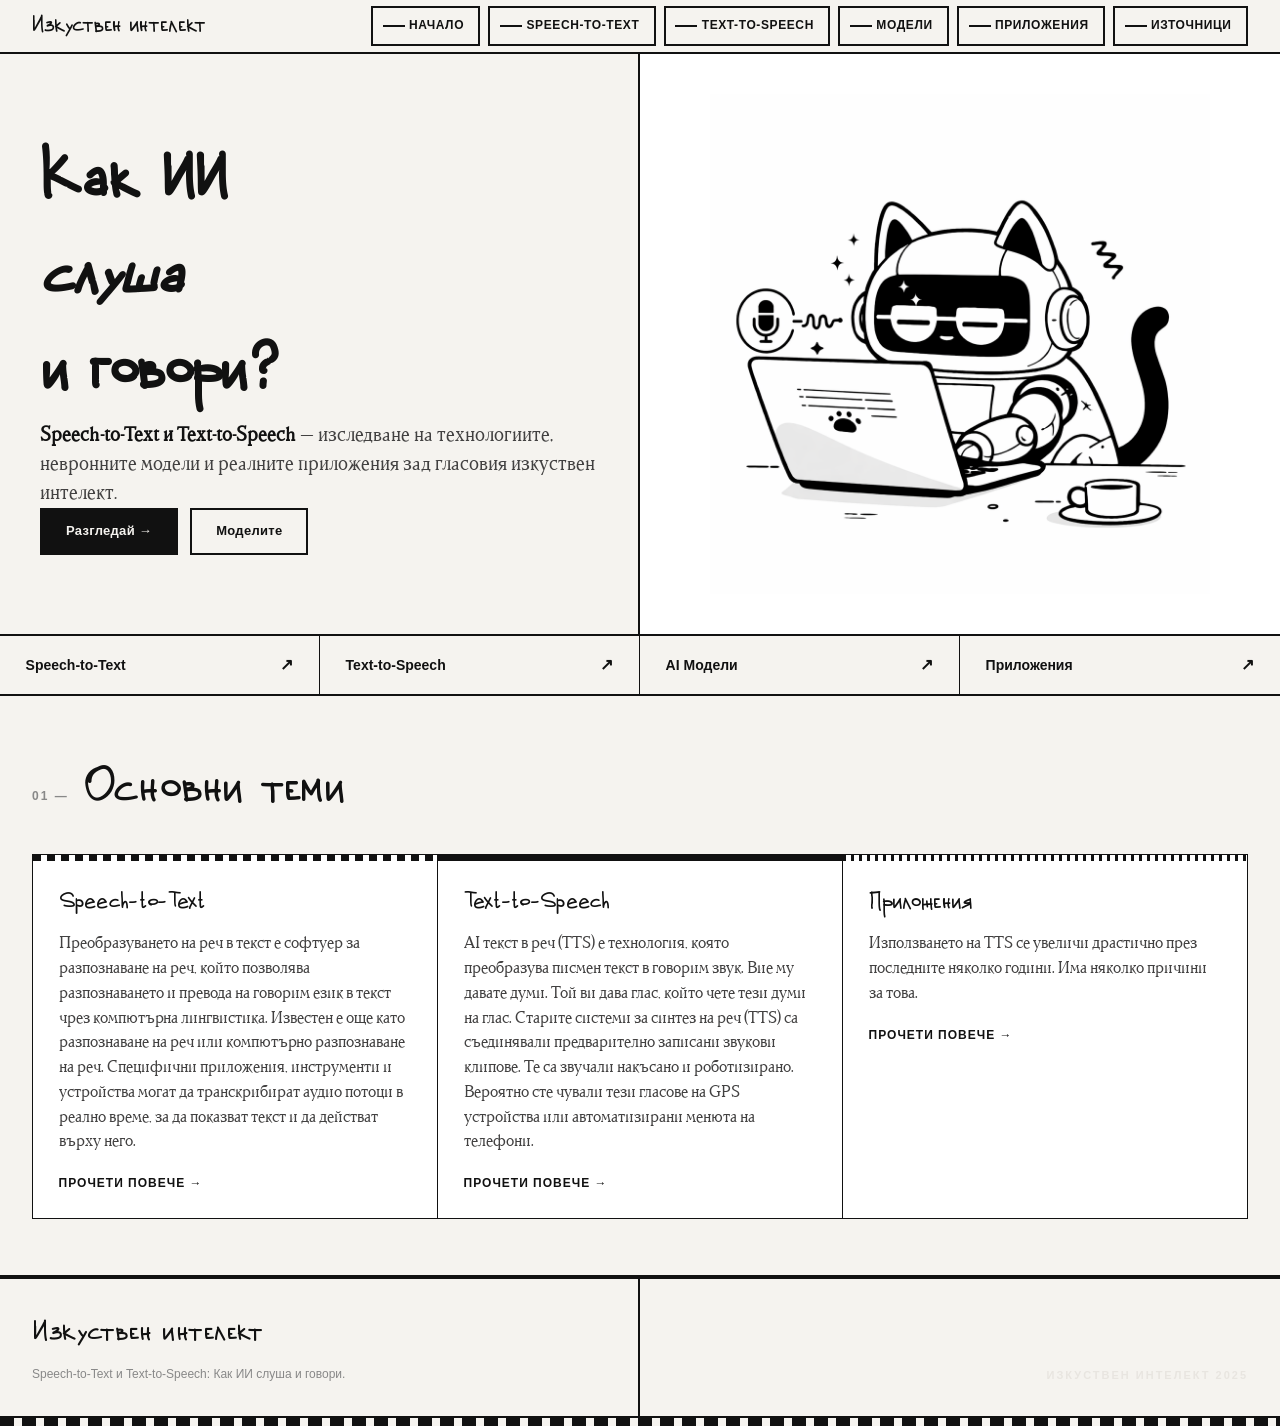
==== index.html @ 2b04aab6 "feat: change button style in all html files" ====
<!doctype html>
<html lang="bg">
  <head>
    <meta charset="UTF-8" />
    <meta name="viewport" content="width=device-width, initial-scale=1.0" />
    <title>Изкуствен интелект</title>
    <link rel="stylesheet" href="assets/style.css" />
  </head>
  <body>
    <nav class="navbar">
      <a href="index.html" class="navbar-logo">Изкуствен интелект</a>

      <ul class="navbar-links">
        <li>
          <a class="fancy" href="index.html"
            ><span class="text">Начало</span></a
          >
        </li>
        <li>
          <a class="fancy" href="stt.html"
            ><span class="text">Speech-to-Text</span></a
          >
        </li>
        <li>
          <a class="fancy" href="tts.html"
            ><span class="text">Text-to-Speech</span></a
          >
        </li>
        <li>
          <a class="fancy" href="models.html"
            ><span class="text">Модели</span></a
          >
        </li>
        <li>
          <a class="fancy" href="applications.html"
            ><span class="text">Приложения</span></a
          >
        </li>
        <li>
          <a class="fancy" href="sources.html"
            ><span class="text">Източници</span></a
          >
        </li>
      </ul>
    </nav>

    <section class="hero" id="home">
      <div class="hero-left">
        <h1 class="hero-title">
          Как ИИ<br />
          <em>слуша</em><br />
          и говори?
        </h1>
        <p class="hero-description">
          <strong>Speech-to-Text и Text-to-Speech</strong> — изследване на
          технологиите, невронните модели и реалните приложения зад гласовия
          изкуствен интелект.
        </p>
        <div class="hero-buttons">
          <a href="stt.html" class="btn btn-dark">Разгледай →</a>
          <a href="models.html" class="btn btn-outline">Моделите</a>
        </div>
      </div>

      <div class="hero-right">
        <div class="hero-illustration">
          <img src="assets/kitti.png" alt="Robot Cat" class="hero-img" />
        </div>
      </div>
    </section>

    <div class="quicklinks-section">
      <div class="quicklinks-grid">
        <a href="stt.html" class="quicklink-item"
          >Speech-to-Text <span class="arrow">↗</span></a
        >
        <a href="tts.html" class="quicklink-item"
          >Text-to-Speech <span class="arrow">↗</span></a
        >
        <a href="models.html" class="quicklink-item"
          >AI Модели <span class="arrow">↗</span></a
        >
        <a href="applications.html" class="quicklink-item"
          >Приложения <span class="arrow">↗</span></a
        >
      </div>
    </div>

    <section class="section" id="topics">
      <div class="section-header">
        <span class="section-number">01 —</span>
        <h2 class="section-title">Основни теми</h2>
      </div>
      <div class="topic-cards">
        <div class="topic-card">
          <div class="topic-card-bar topic-card-bar-stt"></div>
          <div class="topic-card-body">
            <h3 class="topic-name">Speech-to-Text</h3>
            <p class="topic-description">
              Преобразуването на реч в текст е софтуер за разпознаване на реч,
              който позволява разпознаването и превода на говорим език в текст
              чрез компютърна лингвистика. Известен е още като разпознаване на
              реч или компютърно разпознаване на реч. Специфични приложения,
              инструменти и устройства могат да транскрибират аудио потоци в
              реално време, за да показват текст и да действат върху него.
            </p>
            <a href="stt.html" class="topic-link">Прочети повече →</a>
          </div>
        </div>
        <div class="topic-card">
          <div class="topic-card-bar topic-card-bar-tts"></div>
          <div class="topic-card-body">
            <h3 class="topic-name">Text-to-Speech</h3>
            <p class="topic-description">
              AI текст в реч (TTS) е технология, която преобразува писмен текст
              в говорим звук. Вие му давате думи. Той ви дава глас, който чете
              тези думи на глас. Старите системи за синтез на реч (TTS) са
              съединявали предварително записани звукови клипове. Те са звучали
              накъсано и роботизирано. Вероятно сте чували тези гласове на GPS
              устройства или автоматизирани менюта на телефони.
            </p>
            <a href="tts.html" class="topic-link">Прочети повече →</a>
          </div>
        </div>
        <div class="topic-card topic-card-last">
          <div class="topic-card-bar topic-card-bar-apps"></div>
          <div class="topic-card-body">
            <h3 class="topic-name">Приложения</h3>
            <p class="topic-description">
              Използването на TTS се увеличи драстично през последните няколко
              години. Има няколко причини за това.
            </p>
            <a href="applications.html" class="topic-link">Прочети повече →</a>
          </div>
        </div>
      </div>
    </section>

    <footer class="footer">
      <div class="footer-left">
        <p class="footer-logo">Изкуствен интелект</p>
        <p class="footer-tagline">
          Speech-to-Text и Text-to-Speech: Как ИИ слуша и говори.<br />
        </p>
      </div>
      <div class="footer-right">
        <p class="footer-credit">Изкуствен интелект 2025</p>
      </div>
      <div class="footer-stripe"></div>
    </footer>
  </body>
</html>
---- assets/style.css ----
@font-face {
    font-family: 'Tarbarsam';
    src: url('tarbarsam.ttf') format('truetype');
    font-weight: normal;
    font-style: normal;
}

@font-face {
    font-family: 'Noteworthy';
    src: url('noteworthy.ttf') format('truetype');
    font-weight: normal;
    font-style: normal;
}

@font-face{
    font-family:'Italian';
    src:url('italian.ttf') format('truetype');
    font-weight: normal;
    font-style:normal;
}



@import url('https://fonts.googleapis.com/css2?family=DM+Sans:ital,opsz,wght@0,9..40,400;0,9..40,500;0,9..40,700;1,9..40,400&display=swap');


*, *::before, *::after {
    box-sizing: border-box;
    margin: 0;
    padding: 0;
}

:root {
    --black: #111111;
    --white: #ffffff;
    --cream: #f5f3ef;
    --gray-light: #e8e5e0;
    --gray-mid: #bbbbbb;
    --gray-text: #424141;
    --gray-muted: #888888;
    --border: #dddddd;

    --font-display: 'Tarbarsam', Georgia, serif;
    --font-sans: 'DM Sans', sans-serif;
}

html {
    scroll-behavior: smooth;
}

body {
    font-family: var(--font-sans);
    background-color: var(--cream);
    color: var(--black);
    font-size: 15px;
    line-height: 1.6;
}

a {
    color: inherit;
    text-decoration: none;
}

strong {
    font-weight: 700;
}

.navbar {
    display: flex;
    align-items: center;
    justify-content: space-between;
    height: 54px;
    padding: 0 2rem;
    background-color: var(--cream);
    border-bottom: 2px solid var(--black);
    position: sticky;
    top: 0;
    z-index: 100;
}

.navbar-logo {
    font-family: var(--font-display);
    font-size: 22px;
    color: var(--black);
}

/* FIXED NAV LINKS */
.navbar-links {
    display: flex;
    list-style: none;
    gap: 0.5rem;
    align-items: center;
}

/* ===== FANCY BUTTON ===== */
.fancy {
    background-color: transparent;
    border: 2px solid var(--black);
    color: var(--black);
    cursor: pointer;
    display: inline-block;
    font-weight: 700;
    letter-spacing: 0.05em;
    padding: 0.7em 1.2em;
    position: relative;
    text-transform: uppercase;
    transition: all 0.3s ease-in-out;
    font-size: 12px;
    text-decoration: none;
}

.fancy::before {
    content: "";
    width: 22px;
    height: 2px;
    background: var(--black);
    top: 50%;
    left: 0.8em;
    position: absolute;
    transform: translateY(-50%);
    transition: all 0.3s ease;
}

.fancy .text {
    padding-left: 1.8em;
    display: block;
}

.fancy:hover {
    background: var(--black);
    color: var(--cream);
}

.fancy:hover::before {
    width: 12px;
    background: var(--cream);
}

.fancy:hover .text {
    color: var(--cream);
}

/* HERO */
.hero {
    display: grid;
    grid-template-columns: 1fr 1fr;
    min-height: 460px;
    border-bottom: 2px solid var(--black);
}

.hero-left {
    padding: 3.5rem 2.5rem;
    display: flex;
    flex-direction: column;
    justify-content: center;
    border-right: 2px solid var(--black);
}

.hero-title {
    font-family: var(--font-display);
    font-size: 60px;
    color: var(--black);
}

.hero-description {
    font-size: 18px;
    color: var(--gray-text);
    font-family: 'italian';
}
.hero-description strong {
    color: var(--black);
}

.hero-buttons {
    display: flex;
    gap: 12px;
    align-items: center;
}

.btn {
    display: inline-block;
    padding: 11px 24px;
    font-size: 13px;
    font-weight: 700;
    letter-spacing: 0.3px;
    border: 2px solid var(--black);
    cursor: pointer;
    transition: background-color 0.15s, color 0.15s;
}

.btn-dark {
    background-color: var(--black);
    color: var(--cream);
}

.btn-dark:hover {
    background-color: var(--white);
    color: var(--black);
}

.btn-outline {
    background-color: transparent;
    color: var(--black);
}

.btn-outline:hover {
    background-color: var(--black);
    color: var(--cream);
}


.hero-right {
    display: flex;
    align-items: center;
    justify-content: center;
    padding: 2.5rem;
    background-color: var(--white);
}

.hero-illustration {
  width: 500px;  
  height: 500px; 
  display: flex;
  align-items: center;
  justify-content: center;
}

.hero-img {
  width: 100%;
  height: 100%;
  object-fit: contain; 
}

.deco-dot {
    position: absolute;
    border-radius: 50%;
    border: 3px solid var(--black);
    background-color: var(--cream);
}

.deco-dot-1 { width: 16px; height: 16px; top: 4px;    right: 56px; }
.deco-dot-2 { width: 10px; height: 10px; bottom: 22px; right: 14px; }
.deco-dot-3 { width: 8px;  height: 8px;  top: 56px;   left: 4px;   }

.quicklinks-section {
    border-bottom: 2px solid var(--black);
}

.quicklinks-label {
    padding: 0.6rem 2rem;
    font-size: 11px;
    font-weight: 700;
    letter-spacing: 2.5px;
    text-transform: uppercase;
    color: var(--gray-muted);
    border-bottom: 1px solid var(--border);
}

.quicklinks-grid {
    display: grid;
    grid-template-columns: repeat(4, 1fr);
}

.quicklink-item {
    display: flex;
    align-items: center;
    justify-content: space-between;
    padding: 1rem 1.6rem;
    font-size: 14px;
    font-weight: 600;
    color: var(--black);
    border-right: 1px solid var(--black);
    transition: background-color 0.15s, color 0.15s;
}

.quicklink-item:last-child {
    border-right: none;
}

.quicklink-item:hover {
    background-color: var(--black);
    color: var(--cream);
}

.arrow {
    font-size: 16px;
}

.section {
    padding: 3.5rem 2rem;
    border-bottom: 2px solid var(--black);
}

.section-header {
    display: flex;
    align-items: baseline;
    gap: 0.8rem;
    margin-bottom: 1.8rem;
}

.section-number {
    font-size: 12px;
    font-weight: 700;
    letter-spacing: 2px;
    color: var(--gray-muted);
}

.section-title {
    font-family: var(--font-display);
    font-size: clamp(28px, 4vw, 46px);
    font-weight: 400;
    letter-spacing: 0.3px;
    color: var(--black);
}

.section-intro {
    font-size: 20px;
    color: var(--gray-text);
    line-height: 1.75;
    max-width: 600px;
    margin-bottom: 2rem;
    font-family:'italian';
}

.topic-cards {
    display: grid;
    grid-template-columns: repeat(3, 1fr);
    border-top: 1px solid var(--black);
    border-left: 1px solid var(--black);
}

.topic-card {
    border-right: 1px solid var(--black);
    border-bottom: 1px solid var(--black);
    background-color: var(--white);
    overflow: hidden;
}

.topic-card-bar {
    height: 6px;
}

.topic-card-bar-stt {
    background: repeating-linear-gradient(
        90deg,
        var(--black) 0px,
        var(--black) 8px,
        transparent 8px,
        transparent 14px
    );
}

.topic-card-bar-tts {
    background-color: var(--black);
}

.topic-card-bar-apps {
    background: repeating-linear-gradient(
        90deg,
        var(--black) 0px,
        var(--black) 3px,
        transparent 3px,
        transparent 8px
    );
}

.topic-card-body {
    padding: 1.5rem 1.6rem;
}

.topic-type {
    font-size: 10px;
    font-weight: 700;
    letter-spacing: 2px;
    text-transform: uppercase;
    color: var(--gray-muted);
    margin-bottom: 0.6rem;
}

.topic-name {
    font-family: var(--font-display);
    font-size: 22px;
    font-weight: 400;
    letter-spacing: 0.3px;
    color: var(--black);
    margin-bottom: 0.7rem;
}

.topic-description {
    font-size: 15px;
    color: var(--gray-text);
    line-height: 1.65;
    margin-bottom: 1rem;
    font-family:'italian';
}

.topic-link {
    font-size: 12px;
    font-weight: 700;
    color: var(--black);
    text-transform: uppercase;
    letter-spacing: 1px;
    display: inline-flex;
    align-items: center;
    gap: 4px;
    transition: gap 0.15s;
}

.topic-link:hover {
    gap: 8px;
}

.pipeline-columns {
    display: grid;
    grid-template-columns: 1fr 1fr;
    border: 1px solid var(--black);
    margin-bottom: 1.5rem;
}

.pipeline-col {
    padding: 1.6rem;
    border-right: 1px solid var(--black);
}

.pipeline-col-last {
    border-right: none;
}

.pipeline-col-label {
    font-size: 10px;
    font-weight: 700;
    letter-spacing: 2px;
    text-transform: uppercase;
    color: var(--gray-muted);
    margin-bottom: 1rem;
    font-family: 'Courier New', monospace;
}

.pipeline-steps {
    display: flex;
    flex-direction: column;
    gap: 3px;
}

.pipeline-step {
    display: flex;
    align-items: flex-start;
    gap: 12px;
    padding: 11px 14px;
    background-color: var(--cream);
    border: 1px solid var(--gray-light);
    transition: border-color 0.15s, background-color 0.15s;
}

.pipeline-step:hover {
    background-color: var(--white);
    border-color: var(--black);
}

.step-num {
    display: flex;
    align-items: center;
    justify-content: center;
    min-width: 24px;
    height: 24px;
    background-color: var(--black);
    color: var(--cream);
    font-size: 11px;
    font-weight: 700;
    flex-shrink: 0;
}

.step-text {
    font-size: 15px;
    color: var(--gray-text);
    line-height: 1.5;   
    font-family: 'italian';;
}

.step-text strong {
    color: var(--black);
}

.info-box {
    border: 2px solid var(--black);
    padding: 1.4rem 1.6rem;
    background-color: var(--white);
}

.info-box-label {
    font-size: 10px;
    font-weight: 700;
    letter-spacing: 2px;
    color: var(--gray-muted);
    margin-bottom: 0.5rem;
    font-family: 'Courier New', monospace;
}

.info-box-text {
    font-size: 15px;
    color: var(--gray-text);
    line-height: 1.75;
    font-style: times new roman;
    font-family: 'italian';
}

.models-table {
    width: 100%;
    border-collapse: collapse;
    margin-top: 0.5rem;
}

.models-table th {
    text-align: left;
    padding: 10px 16px;
    font-size: 10px;
    font-weight: 700;
    letter-spacing: 2px;
    text-transform: uppercase;
    color: var(--gray-muted);
    border-bottom: 2px solid var(--black);
    border-right: 1px solid var(--border);
    background-color: var(--white);
}

.models-table th:last-child {
    border-right: none;
}

.models-table td {
    padding: 13px 16px;
    font-size: 13px;
    color: var(--gray-text);
    border-bottom: 1px solid var(--border);
    border-right: 1px solid var(--border);
    vertical-align: top;
    line-height: 1.5;
}

.models-table td:last-child {
    border-right: none;
}

.models-table tr:hover td {
    background-color: var(--white);
}

.model-name {
    font-weight: 700;
    color: var(--black);
    font-size: 14px;
    font-family: var(--font-display);
    letter-spacing: 0.3px;
}

.badge {
    display: inline-block;
    font-size: 9px;
    font-weight: 700;
    letter-spacing: 1.5px;
    text-transform: uppercase;
    padding: 3px 8px;
    border: 1.5px solid var(--black);
}

.badge-stt {
    background-color: var(--black);
    color: var(--cream);
}

.badge-tts {
    background-color: transparent;
    color: var(--black);
}

.apps-grid {
    display: grid;
    grid-template-columns: repeat(3, 1fr);
    border-top: 1px solid var(--black);
    border-left: 1px solid var(--black);
}

.app-item {
    padding: 1.6rem;
    border-right: 1px solid var(--black);
    border-bottom: 1px solid var(--black);
    background-color: var(--white);
    transition: background-color 0.15s;
}

.app-item:hover {
    background-color: var(--cream);
}

.app-number {
    font-family: var(--font-display);
    font-size: 52px;
    font-weight: 400;
    color: var(--gray-light);
    line-height: 1;
    margin-bottom: 0.3rem;
}

.app-name {
    font-family: var(--font-display);
    font-size: 17px;
    font-weight: 400;
    letter-spacing: 0.3px;
    color: var(--black);
    margin-bottom: 0.5rem;
}

.app-description {
    font-size: 12px;
    color: var(--gray-muted);
    line-height: 1.65;
}

.section-sources {
    background-color: var(--white);
}

.sources-list {
    display: flex;
    flex-direction: column;
    gap: 0;
    border: 1px solid var(--border);
}

.source-item {
    display: flex;
    align-items: flex-start;
    gap: 1.2rem;
    padding: 1rem 1.4rem;
    border-bottom: 1px solid var(--border);
    transition: background-color 0.15s;
}

.source-item:last-child {
    border-bottom: none;
}

.source-item:hover {
    background-color: var(--cream);
}

.source-num {
    font-size: 11px;
    font-weight: 700;
    font-family: 'Courier New', monospace;
    color: var(--gray-muted);
    min-width: 28px;
    padding-top: 2px;
    flex-shrink: 0;
}

.source-text {
    font-size: 14px;
    color: var(--gray-text);
    line-height: 1.6;
}

.page-header {
    padding: 3rem 2rem 2.5rem;
    border-bottom: 2px solid var(--black);
    background-color: var(--white);
}

.page-header-eyebrow {
    font-size: 11px;
    font-weight: 700;
    letter-spacing: 3px;
    text-transform: uppercase;
    color: var(--gray-muted);
    margin-bottom: 0.8rem;
    display: flex;
    align-items: center;
    gap: 10px;
}

.page-header-eyebrow::before {
    content: '';
    display: inline-block;
    width: 20px;
    height: 2px;
    background-color: var(--black);
}

.page-header-title {
    font-family: var(--font-display);
    font-size: clamp(36px, 5vw, 64px);
    font-weight: 400;
    letter-spacing: 0.5px;
    line-height: 1.05;
    color: var(--black);
    margin-bottom: 0.8rem;
}

.page-header-desc {
    font-size: 20px;
    color: var(--gray-text);
    line-height: 1.75;
    max-width: 560px;
    font-family:'italian';
}

.footer {
    display: grid;
    grid-template-columns: 1fr 1fr;
    border-top: 2px solid var(--black);
    background-color: var(--cream);
}

.footer-left {
    padding: 2rem;
    border-right: 2px solid var(--black);
}

.footer-logo {
    font-family: var(--font-display);
    font-size: 28px;
    font-weight: 400;
    letter-spacing: 0.5px;
    color: var(--black);
    margin-bottom: 0.5rem;
}

.footer-tagline {
    font-size: 12px;
    color: var(--gray-muted);
    line-height: 1.7;
}

.footer-right {
    padding: 2rem;
    display: flex;
    align-items: flex-end;
    justify-content: flex-end;
}

.footer-credit {
    font-size: 11px;
    font-weight: 700;
    letter-spacing: 2px;
    text-transform: uppercase;
    color: var(--gray-light);
}

.footer-stripe {
    grid-column: 1 / -1;
    height: 10px;
    background: repeating-linear-gradient(
        90deg,
        var(--black) 0px,
        var(--black) 14px,
        var(--cream) 14px,
        var(--cream) 22px
    );
    border-top: 2px solid var(--black);
}

@media (max-width: 900px) {
    .hero {
        grid-template-columns: 1fr;
    }

    .hero-left {
        border-right: none;
        border-bottom: 2px solid var(--black);
    }

    .hero-right {
        min-height: 300px;
    }

    .navbar-links {
        display: none;
    }

    .quicklinks-grid {
        grid-template-columns: repeat(2, 1fr);
    }

    .quicklink-item:nth-child(2) {
        border-right: none;
    }

    .topic-cards {
        grid-template-columns: 1fr;
    }

    .pipeline-columns {
        grid-template-columns: 1fr;
    }

    .pipeline-col {
        border-right: none;
        border-bottom: 1px solid var(--black);
    }

    .pipeline-col-last {
        border-bottom: none;
    }

    .apps-grid {
        grid-template-columns: repeat(2, 1fr);
    }

    .footer {
        grid-template-columns: 1fr;
    }

    .footer-left {
        border-right: none;
        border-bottom: 2px solid var(--black);
    }

    .footer-right {
        justify-content: flex-start;
    }
}

@media (max-width: 600px) {
    .navbar {
        padding: 0 1.2rem;
    }

    .section {
        padding: 2.5rem 1.2rem;
    }

    .hero-left {
        padding: 2.5rem 1.5rem;
    }

    .apps-grid {
        grid-template-columns: 1fr;
    }

    .models-table th:nth-child(3),
    .models-table td:nth-child(3),
    .models-table th:nth-child(4),
    .models-table td:nth-child(4) {
        display: none;
    }
}
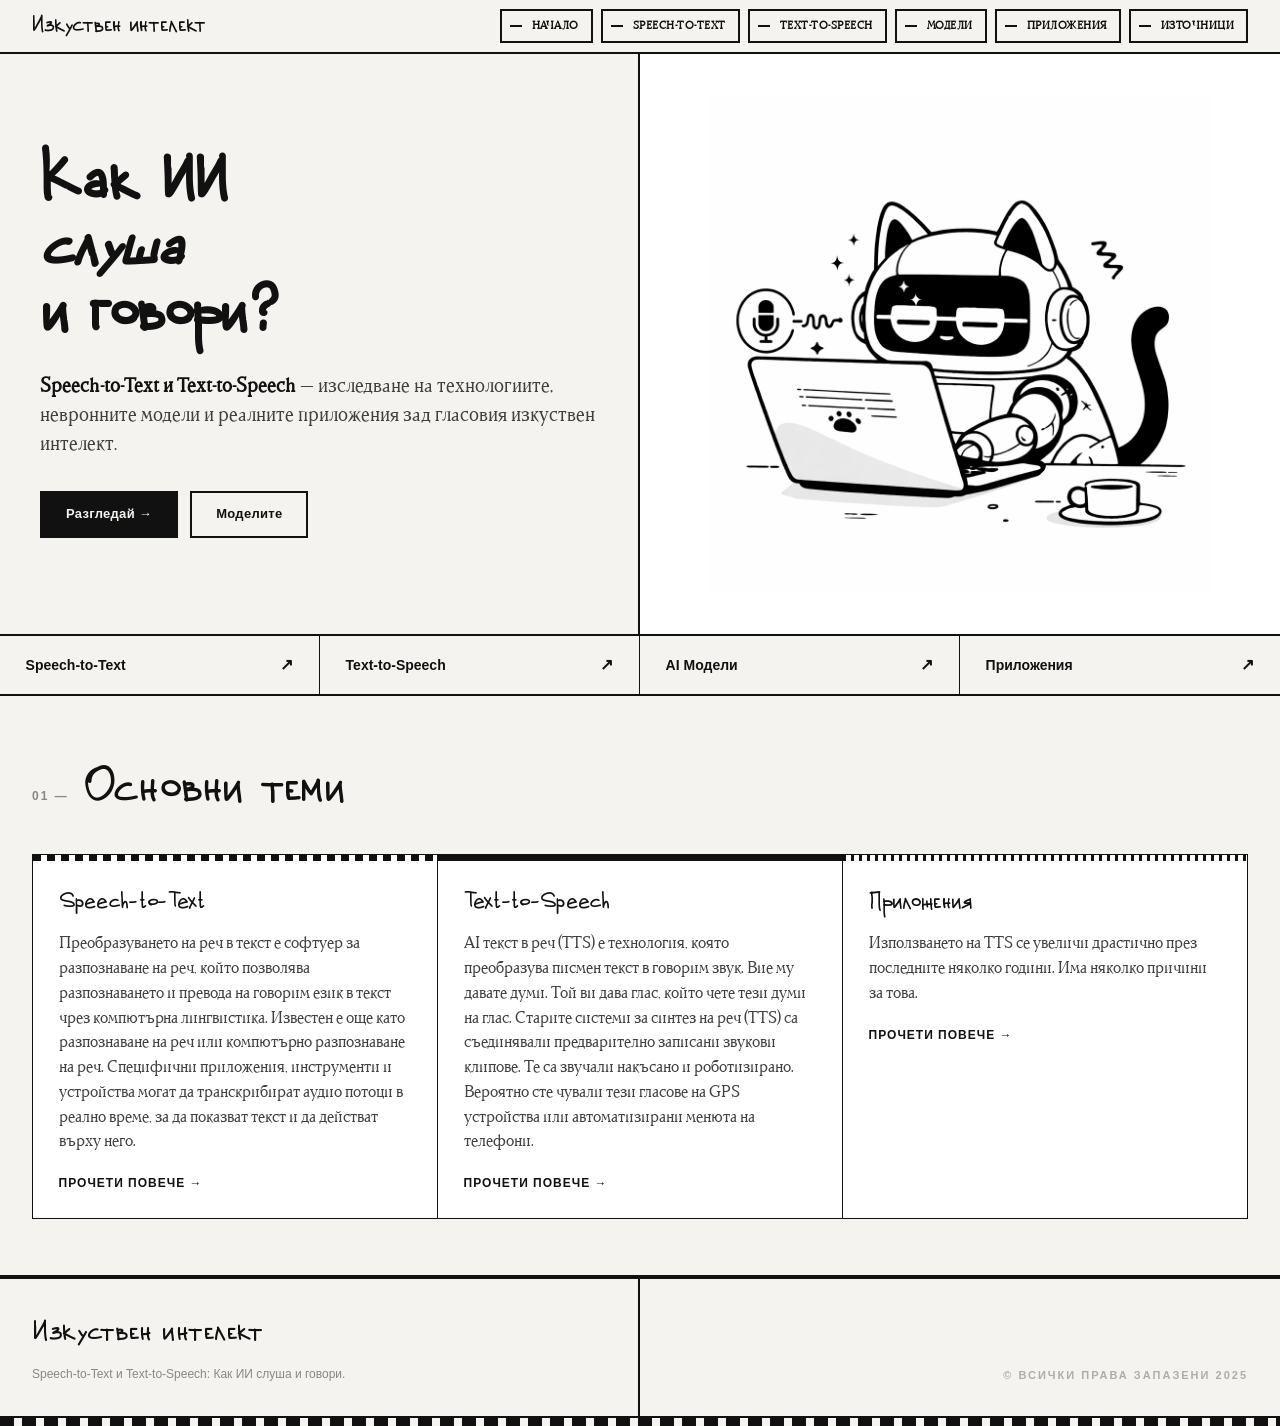
==== commit 12d3941c: "edit: update footer-credit in all html pages" ====
--- a/index.html
+++ b/index.html
@@ -144,7 +144,7 @@
         </p>
       </div>
       <div class="footer-right">
-        <p class="footer-credit">Изкуствен интелект 2025</p>
+        <p class="footer-credit">© Всички права запазени 2025</p>
       </div>
       <div class="footer-stripe"></div>
     </footer>
--- a/assets/style.css
+++ b/assets/style.css
@@ -34,7 +34,7 @@
     --black: #111111;
     --white: #ffffff;
     --cream: #f5f3ef;
-    --gray-light: #e8e5e0;
+    --gray-light: #b0ada7;
     --gray-mid: #bbbbbb;
     --gray-text: #424141;
     --gray-muted: #888888;
@@ -84,7 +84,6 @@
     color: var(--black);
 }
 
-/* FIXED NAV LINKS */
 .navbar-links {
     display: flex;
     list-style: none;
@@ -92,7 +91,7 @@
     align-items: center;
 }
 
-/* ===== FANCY BUTTON ===== */
+
 .fancy {
     background-color: transparent;
     border: 2px solid var(--black);
@@ -105,13 +104,14 @@
     position: relative;
     text-transform: uppercase;
     transition: all 0.3s ease-in-out;
-    font-size: 12px;
+    font-family:'italian';
+    font-size: 10px;
     text-decoration: none;
 }
 
 .fancy::before {
     content: "";
-    width: 22px;
+    width: 12px;
     height: 2px;
     background: var(--black);
     top: 50%;
@@ -140,7 +140,10 @@
     color: var(--cream);
 }
 
-/* HERO */
+.navbar-links {
+    margin-left: auto;
+}
+
 .hero {
     display: grid;
     grid-template-columns: 1fr 1fr;
@@ -160,21 +163,26 @@
     font-family: var(--font-display);
     font-size: 60px;
     color: var(--black);
+    line-height: 1.1;
+    margin-bottom: 1.5rem;
 }
 
 .hero-description {
     font-size: 18px;
     color: var(--gray-text);
     font-family: 'italian';
+    margin-top: 0;
+    margin-bottom: 1.5rem;
 }
 .hero-description strong {
-    color: var(--black);
+    color: var(--black);ription
 }
 
 .hero-buttons {
     display: flex;
     gap: 12px;
     align-items: center;
+    margin-top: 0.5rem;
 }
 
 .btn {
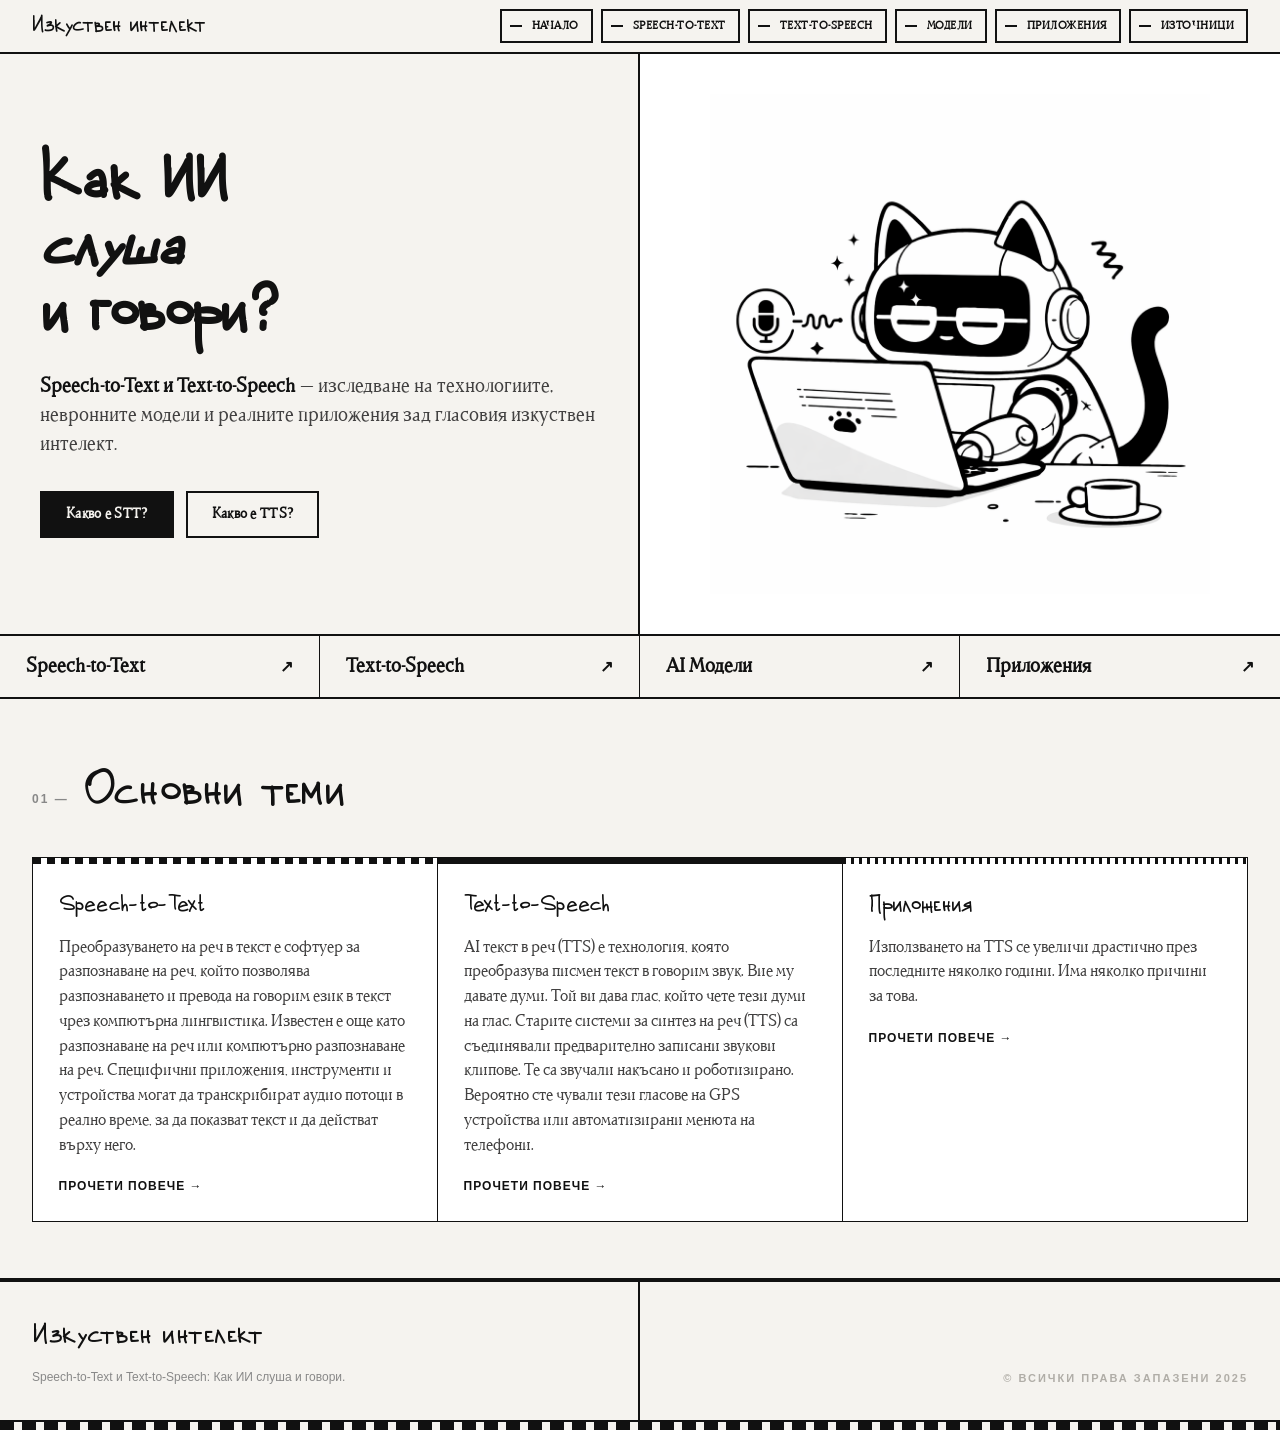
==== commit b07fc806: "feat: add corrected buttons in index.html" ====
--- a/index.html
+++ b/index.html
@@ -57,8 +57,8 @@
           изкуствен интелект.
         </p>
         <div class="hero-buttons">
-          <a href="stt.html" class="btn btn-dark">Разгледай →</a>
-          <a href="models.html" class="btn btn-outline">Моделите</a>
+          <a href="stt.html" class="btn btn-dark">Какво е STT?</a>
+          <a href="tts.html" class="btn btn-outline">Какво е TTS?</a>
         </div>
       </div>
 
--- a/assets/style.css
+++ b/assets/style.css
@@ -183,6 +183,7 @@
     gap: 12px;
     align-items: center;
     margin-top: 0.5rem;
+    font-family:'italian';
 }
 
 .btn {
@@ -274,11 +275,12 @@
     align-items: center;
     justify-content: space-between;
     padding: 1rem 1.6rem;
-    font-size: 14px;
+    font-size: 18px;
     font-weight: 600;
     color: var(--black);
     border-right: 1px solid var(--black);
     transition: background-color 0.15s, color 0.15s;
+    font-family:'italian';
 }
 
 .quicklink-item:last-child {
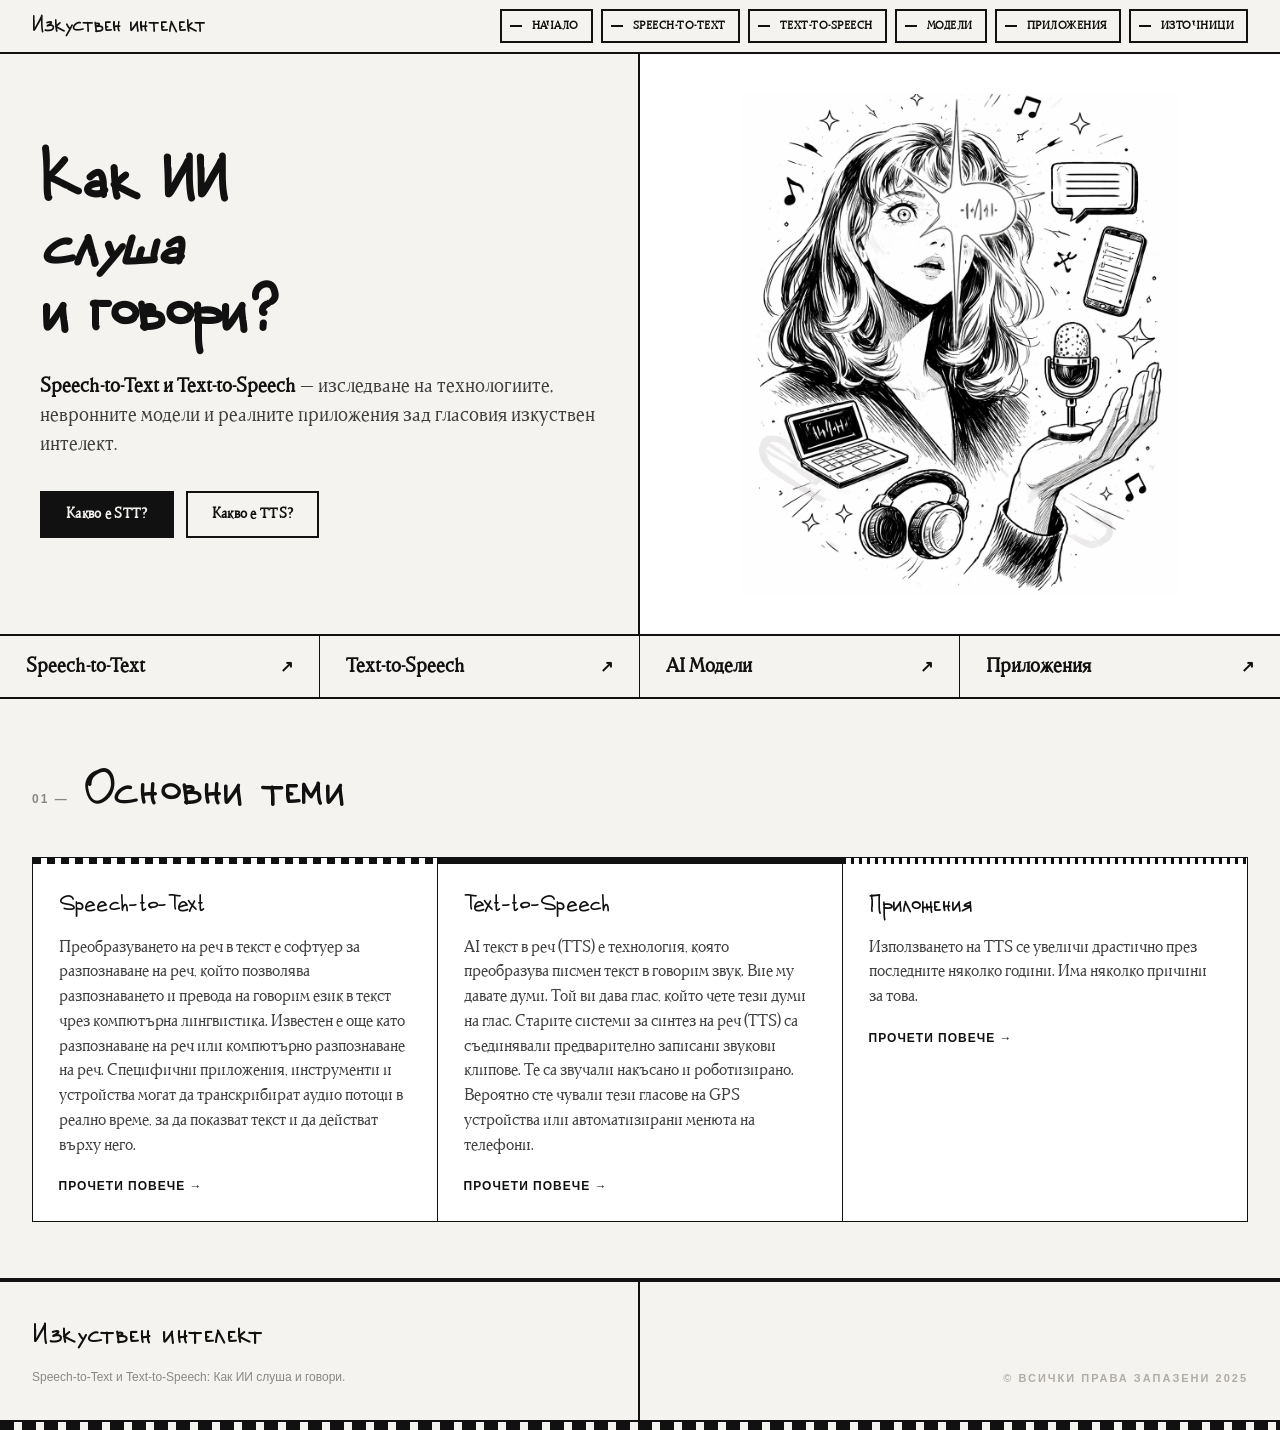
==== commit a1a24183: "edit: change img in index.html" ====
--- a/index.html
+++ b/index.html
@@ -64,7 +64,7 @@
 
       <div class="hero-right">
         <div class="hero-illustration">
-          <img src="assets/kitti.png" alt="Robot Cat" class="hero-img" />
+          <img src="assets/stt.png" alt="Robot Cat" class="hero-img" />
         </div>
       </div>
     </section>
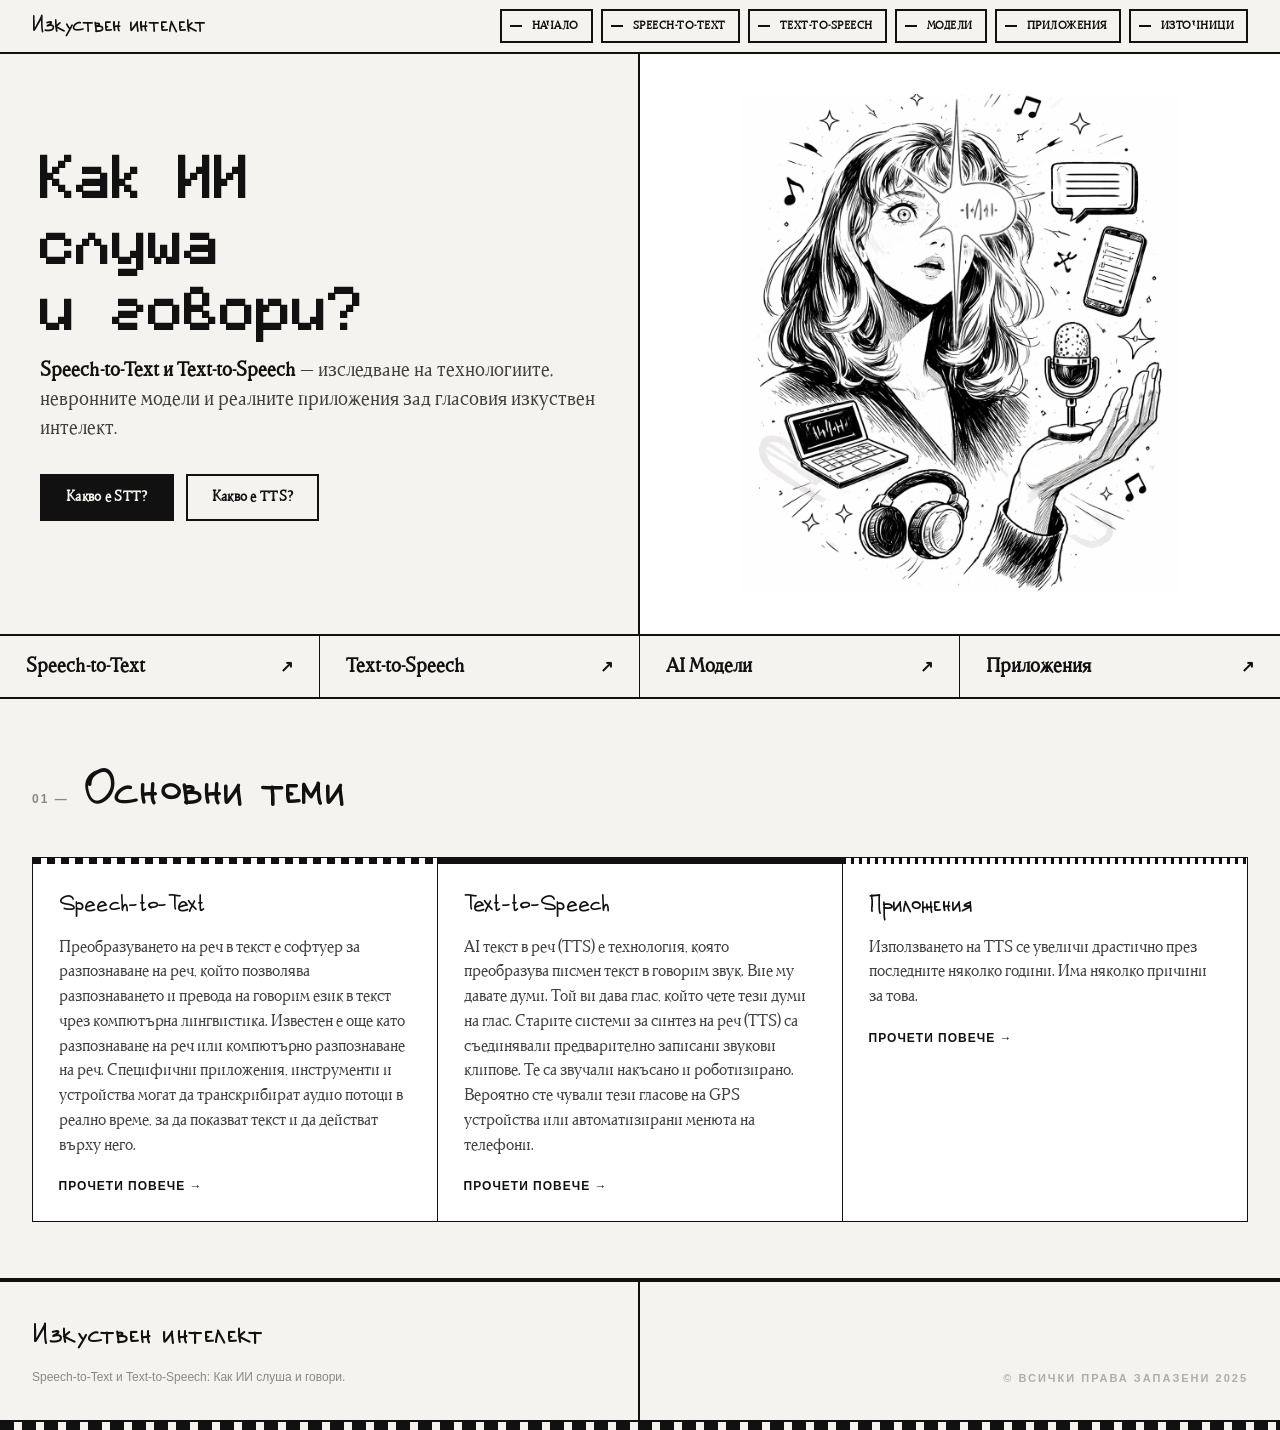
==== commit f65f89fe: "edit: change hero-title font in index.html and style.css" ====
--- a/index.html
+++ b/index.html
@@ -48,7 +48,8 @@
       <div class="hero-left">
         <h1 class="hero-title">
           Как ИИ<br />
-          <em>слуша</em><br />
+          <br />слуша <br />
+          <br />
           и говори?
         </h1>
         <p class="hero-description">
--- a/assets/style.css
+++ b/assets/style.css
@@ -16,6 +16,13 @@
     font-family:'Italian';
     src:url('italian.ttf') format('truetype');
     font-weight: normal;
+    font-style:normal;
+}
+
+@font-face{
+    font-family:'Pixelated';
+    src:url('pixelated.otf') format('truetype');
+    font-weight: normal;    
     font-style:normal;
 }
 
@@ -160,8 +167,8 @@
 }
 
 .hero-title {
-    font-family: var(--font-display);
-    font-size: 60px;
+    font-family: 'Pixelated';
+    font-size: 30px;
     color: var(--black);
     line-height: 1.1;
     margin-bottom: 1.5rem;
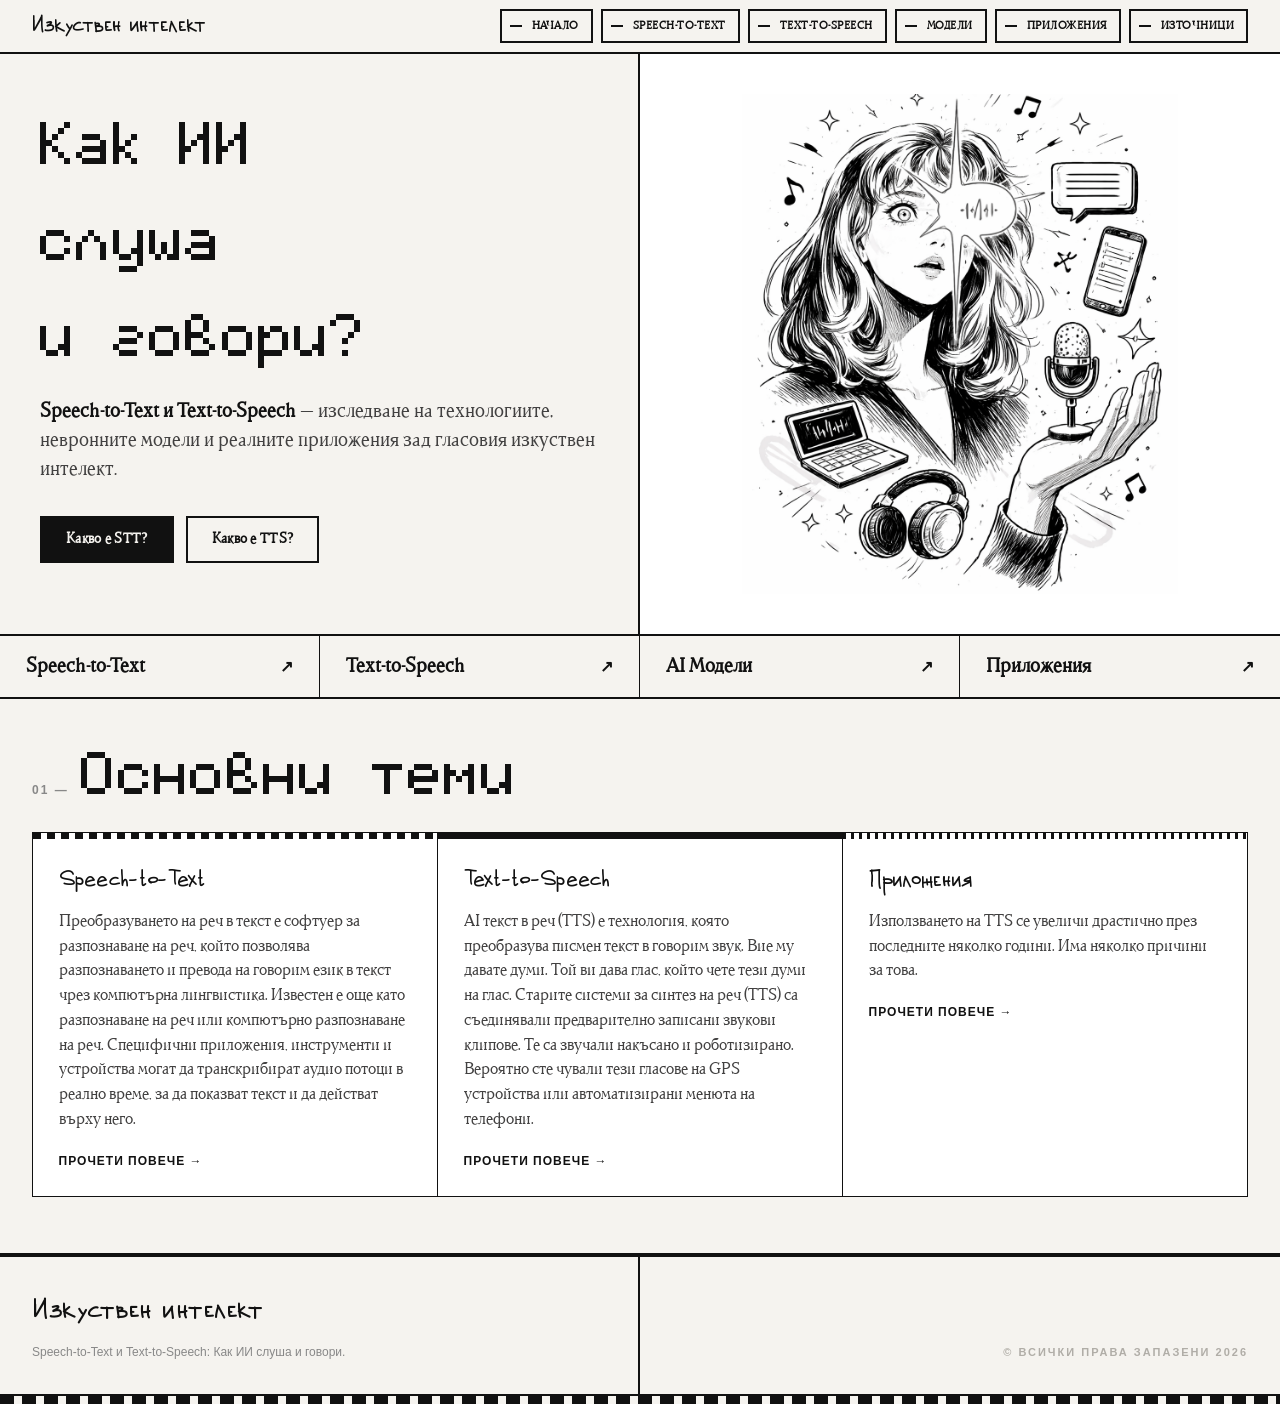
==== commit cd4f4ccc: "feat: add more information about text-to-speech in tts.html and fix footers" ====
--- a/index.html
+++ b/index.html
@@ -145,7 +145,7 @@
         </p>
       </div>
       <div class="footer-right">
-        <p class="footer-credit">© Всички права запазени 2025</p>
+        <p class="footer-credit">© Всички права запазени 2026</p>
       </div>
       <div class="footer-stripe"></div>
     </footer>
--- a/assets/style.css
+++ b/assets/style.css
@@ -169,16 +169,16 @@
 .hero-title {
     font-family: 'Pixelated';
     font-size: 30px;
-    color: var(--black);
-    line-height: 1.1;
-    margin-bottom: 1.5rem;
+    font-weight: 400;
+    letter-spacing: 0.3px;
+    color: var(--black);
 }
 
 .hero-description {
     font-size: 18px;
     color: var(--gray-text);
     font-family: 'italian';
-    margin-top: 0;
+    margin-top: 2rem;
     margin-bottom: 1.5rem;
 }
 .hero-description strong {
@@ -323,8 +323,8 @@
 }
 
 .section-title {
-    font-family: var(--font-display);
-    font-size: clamp(28px, 4vw, 46px);
+    font-family: 'Pixelated';
+    font-size: 30px;
     font-weight: 400;
     letter-spacing: 0.3px;
     color: var(--black);
@@ -683,29 +683,9 @@
     background-color: var(--white);
 }
 
-.page-header-eyebrow {
-    font-size: 11px;
-    font-weight: 700;
-    letter-spacing: 3px;
-    text-transform: uppercase;
-    color: var(--gray-muted);
-    margin-bottom: 0.8rem;
-    display: flex;
-    align-items: center;
-    gap: 10px;
-}
-
-.page-header-eyebrow::before {
-    content: '';
-    display: inline-block;
-    width: 20px;
-    height: 2px;
-    background-color: var(--black);
-}
-
 .page-header-title {
-    font-family: var(--font-display);
-    font-size: clamp(36px, 5vw, 64px);
+    font-family: 'Pixelated';
+    font-size: 30px;
     font-weight: 400;
     letter-spacing: 0.5px;
     line-height: 1.05;
@@ -861,3 +841,8 @@
         display: none;
     }
 }
+
+.steps_stt{
+    font-family: var(--font-display);
+    font-size: 24px;
+}
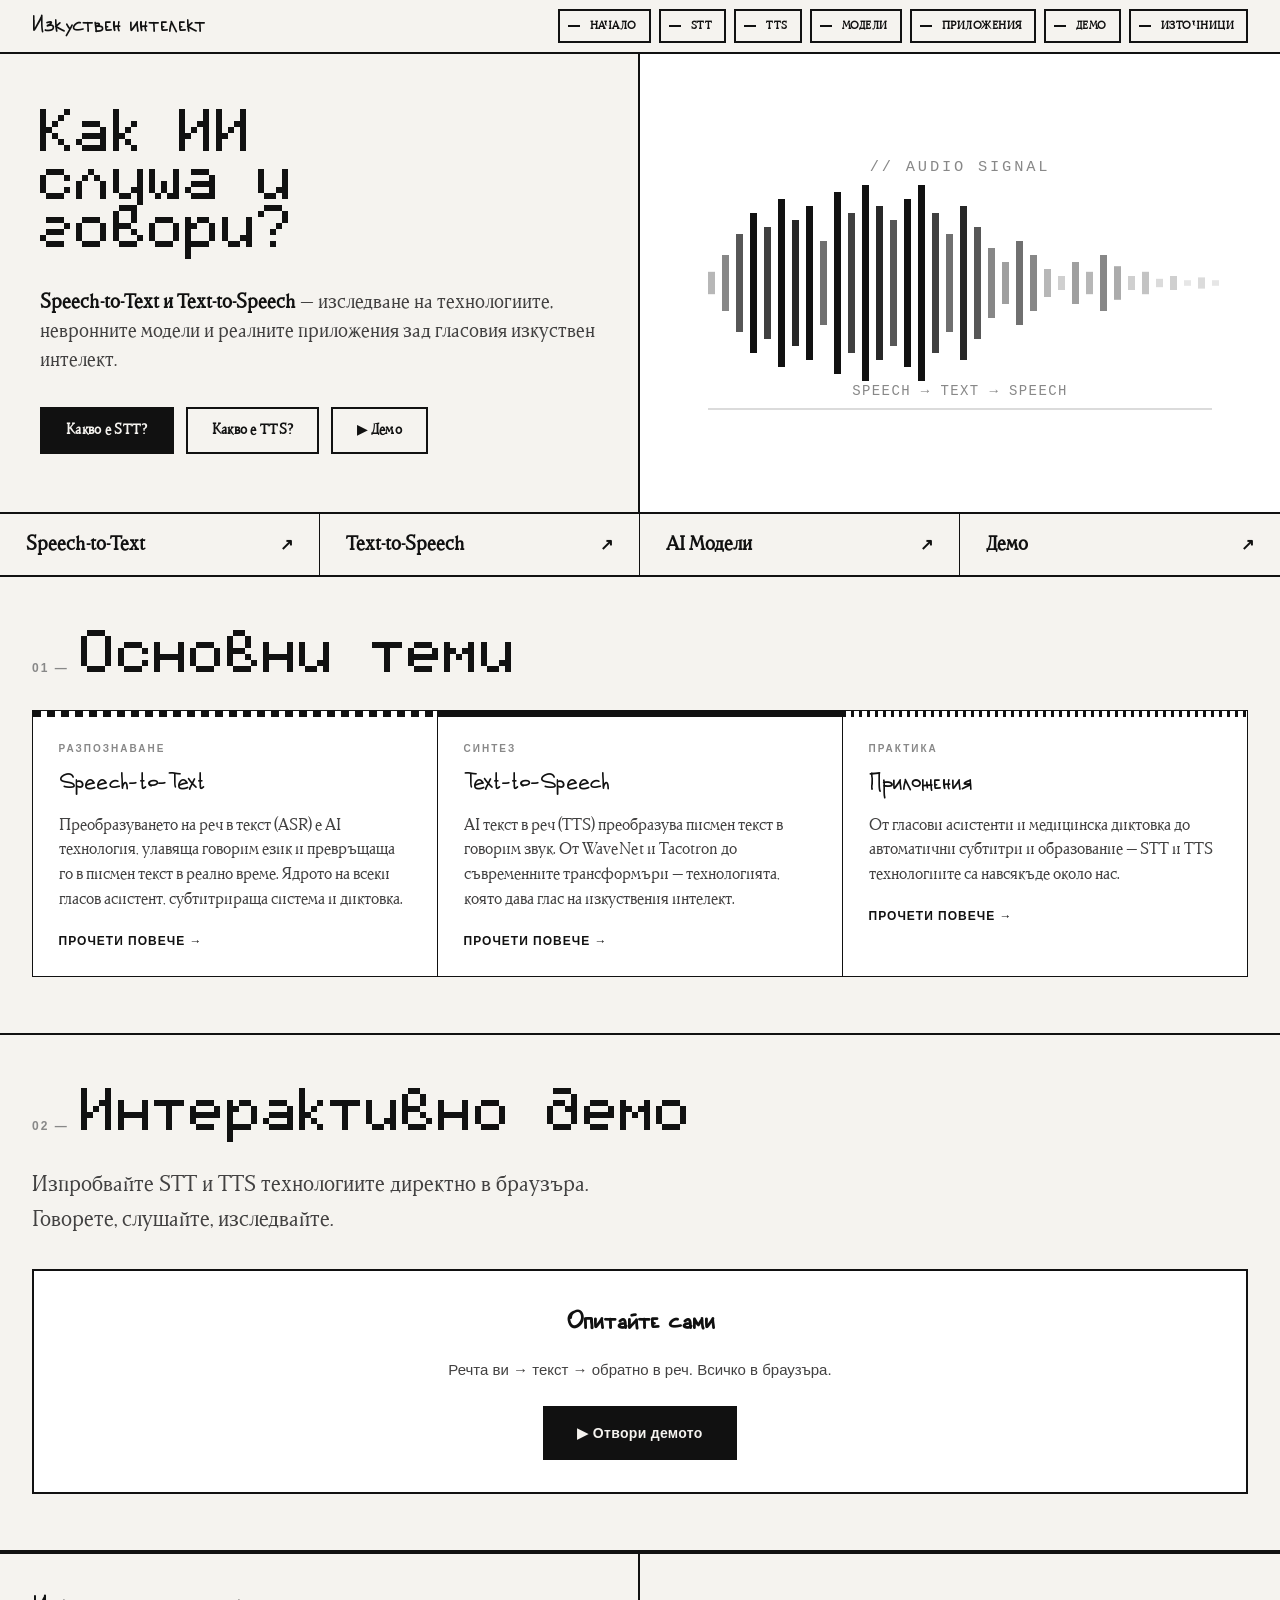
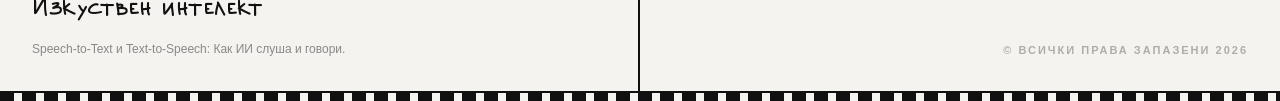
==== commit 7bb3b605: "feat: update index.html" ====
--- a/index.html
+++ b/index.html
@@ -3,13 +3,12 @@
   <head>
     <meta charset="UTF-8" />
     <meta name="viewport" content="width=device-width, initial-scale=1.0" />
-    <title>Изкуствен интелект</title>
+    <title>Изкуствен интелект — STT & TTS</title>
     <link rel="stylesheet" href="assets/style.css" />
   </head>
   <body>
     <nav class="navbar">
       <a href="index.html" class="navbar-logo">Изкуствен интелект</a>
-
       <ul class="navbar-links">
         <li>
           <a class="fancy" href="index.html"
@@ -17,14 +16,10 @@
           >
         </li>
         <li>
-          <a class="fancy" href="stt.html"
-            ><span class="text">Speech-to-Text</span></a
-          >
-        </li>
-        <li>
-          <a class="fancy" href="tts.html"
-            ><span class="text">Text-to-Speech</span></a
-          >
+          <a class="fancy" href="stt.html"><span class="text">STT</span></a>
+        </li>
+        <li>
+          <a class="fancy" href="tts.html"><span class="text">TTS</span></a>
         </li>
         <li>
           <a class="fancy" href="models.html"
@@ -35,6 +30,9 @@
           <a class="fancy" href="applications.html"
             ><span class="text">Приложения</span></a
           >
+        </li>
+        <li>
+          <a class="fancy" href="demo.html"><span class="text">Демо</span></a>
         </li>
         <li>
           <a class="fancy" href="sources.html"
@@ -48,9 +46,8 @@
       <div class="hero-left">
         <h1 class="hero-title">
           Как ИИ<br />
-          <br />слуша <br />
-          <br />
-          и говори?
+          <span>слуша</span> и<br />
+          <span>говори?</span>
         </h1>
         <p class="hero-description">
           <strong>Speech-to-Text и Text-to-Speech</strong> — изследване на
@@ -60,13 +57,301 @@
         <div class="hero-buttons">
           <a href="stt.html" class="btn btn-dark">Какво е STT?</a>
           <a href="tts.html" class="btn btn-outline">Какво е TTS?</a>
+          <a href="demo.html" class="btn btn-outline">▶ Демо</a>
         </div>
       </div>
 
       <div class="hero-right">
-        <div class="hero-illustration">
-          <img src="assets/stt.png" alt="Robot Cat" class="hero-img" />
-        </div>
+        <svg
+          class="hero-waveform"
+          viewBox="0 0 400 220"
+          fill="none"
+          xmlns="http://www.w3.org/2000/svg"
+        >
+          <!-- Static waveform illustration -->
+          <text
+            x="200"
+            y="30"
+            text-anchor="middle"
+            font-family="Courier New"
+            font-size="11"
+            fill="#888"
+            letter-spacing="2"
+          >
+            // AUDIO SIGNAL
+          </text>
+          <!-- Waveform bars -->
+          <g transform="translate(20, 110)">
+            <rect
+              x="0"
+              y="-8"
+              width="5"
+              height="16"
+              fill="#111"
+              opacity="0.3"
+            />
+            <rect
+              x="10"
+              y="-20"
+              width="5"
+              height="40"
+              fill="#111"
+              opacity="0.5"
+            />
+            <rect
+              x="20"
+              y="-35"
+              width="5"
+              height="70"
+              fill="#111"
+              opacity="0.7"
+            />
+            <rect x="30" y="-50" width="5" height="100" fill="#111" />
+            <rect
+              x="40"
+              y="-40"
+              width="5"
+              height="80"
+              fill="#111"
+              opacity="0.8"
+            />
+            <rect x="50" y="-60" width="5" height="120" fill="#111" />
+            <rect
+              x="60"
+              y="-45"
+              width="5"
+              height="90"
+              fill="#111"
+              opacity="0.9"
+            />
+            <rect x="70" y="-55" width="5" height="110" fill="#111" />
+            <rect
+              x="80"
+              y="-30"
+              width="5"
+              height="60"
+              fill="#111"
+              opacity="0.6"
+            />
+            <rect x="90" y="-65" width="5" height="130" fill="#111" />
+            <rect
+              x="100"
+              y="-50"
+              width="5"
+              height="100"
+              fill="#111"
+              opacity="0.8"
+            />
+            <rect x="110" y="-70" width="5" height="140" fill="#111" />
+            <rect
+              x="120"
+              y="-55"
+              width="5"
+              height="110"
+              fill="#111"
+              opacity="0.9"
+            />
+            <rect
+              x="130"
+              y="-45"
+              width="5"
+              height="90"
+              fill="#111"
+              opacity="0.7"
+            />
+            <rect x="140" y="-60" width="5" height="120" fill="#111" />
+            <rect x="150" y="-70" width="5" height="140" fill="#111" />
+            <rect
+              x="160"
+              y="-50"
+              width="5"
+              height="100"
+              fill="#111"
+              opacity="0.8"
+            />
+            <rect
+              x="170"
+              y="-35"
+              width="5"
+              height="70"
+              fill="#111"
+              opacity="0.6"
+            />
+            <rect
+              x="180"
+              y="-55"
+              width="5"
+              height="110"
+              fill="#111"
+              opacity="0.9"
+            />
+            <rect
+              x="190"
+              y="-40"
+              width="5"
+              height="80"
+              fill="#111"
+              opacity="0.7"
+            />
+            <rect
+              x="200"
+              y="-25"
+              width="5"
+              height="50"
+              fill="#111"
+              opacity="0.5"
+            />
+            <rect
+              x="210"
+              y="-15"
+              width="5"
+              height="30"
+              fill="#111"
+              opacity="0.4"
+            />
+            <rect
+              x="220"
+              y="-30"
+              width="5"
+              height="60"
+              fill="#111"
+              opacity="0.6"
+            />
+            <rect
+              x="230"
+              y="-20"
+              width="5"
+              height="40"
+              fill="#111"
+              opacity="0.5"
+            />
+            <rect
+              x="240"
+              y="-10"
+              width="5"
+              height="20"
+              fill="#111"
+              opacity="0.3"
+            />
+            <rect
+              x="250"
+              y="-5"
+              width="5"
+              height="10"
+              fill="#111"
+              opacity="0.2"
+            />
+            <rect
+              x="260"
+              y="-15"
+              width="5"
+              height="30"
+              fill="#111"
+              opacity="0.4"
+            />
+            <rect
+              x="270"
+              y="-8"
+              width="5"
+              height="16"
+              fill="#111"
+              opacity="0.3"
+            />
+            <rect
+              x="280"
+              y="-20"
+              width="5"
+              height="40"
+              fill="#111"
+              opacity="0.5"
+            />
+            <rect
+              x="290"
+              y="-12"
+              width="5"
+              height="24"
+              fill="#111"
+              opacity="0.35"
+            />
+            <rect
+              x="300"
+              y="-5"
+              width="5"
+              height="10"
+              fill="#111"
+              opacity="0.2"
+            />
+            <rect
+              x="310"
+              y="-8"
+              width="5"
+              height="16"
+              fill="#111"
+              opacity="0.25"
+            />
+            <rect
+              x="320"
+              y="-3"
+              width="5"
+              height="6"
+              fill="#111"
+              opacity="0.15"
+            />
+            <rect
+              x="330"
+              y="-5"
+              width="5"
+              height="10"
+              fill="#111"
+              opacity="0.2"
+            />
+            <rect
+              x="340"
+              y="-2"
+              width="5"
+              height="4"
+              fill="#111"
+              opacity="0.1"
+            />
+            <rect
+              x="350"
+              y="-4"
+              width="5"
+              height="8"
+              fill="#111"
+              opacity="0.15"
+            />
+            <rect
+              x="360"
+              y="-2"
+              width="5"
+              height="4"
+              fill="#111"
+              opacity="0.1"
+            />
+          </g>
+          <!-- Label -->
+          <text
+            x="200"
+            y="190"
+            text-anchor="middle"
+            font-family="Courier New"
+            font-size="10"
+            fill="#888"
+            letter-spacing="1"
+          >
+            SPEECH → TEXT → SPEECH
+          </text>
+          <line
+            x1="20"
+            y1="200"
+            x2="380"
+            y2="200"
+            stroke="#111"
+            stroke-width="1"
+            opacity="0.2"
+          />
+        </svg>
       </div>
     </section>
 
@@ -81,8 +366,8 @@
         <a href="models.html" class="quicklink-item"
           >AI Модели <span class="arrow">↗</span></a
         >
-        <a href="applications.html" class="quicklink-item"
-          >Приложения <span class="arrow">↗</span></a
+        <a href="demo.html" class="quicklink-item"
+          >Демо <span class="arrow">↗</span></a
         >
       </div>
     </div>
@@ -96,14 +381,12 @@
         <div class="topic-card">
           <div class="topic-card-bar topic-card-bar-stt"></div>
           <div class="topic-card-body">
+            <p class="topic-type">Разпознаване</p>
             <h3 class="topic-name">Speech-to-Text</h3>
             <p class="topic-description">
-              Преобразуването на реч в текст е софтуер за разпознаване на реч,
-              който позволява разпознаването и превода на говорим език в текст
-              чрез компютърна лингвистика. Известен е още като разпознаване на
-              реч или компютърно разпознаване на реч. Специфични приложения,
-              инструменти и устройства могат да транскрибират аудио потоци в
-              реално време, за да показват текст и да действат върху него.
+              Преобразуването на реч в текст (ASR) е AI технология, улавяща
+              говорим език и превръщаща го в писмен текст в реално време. Ядрото
+              на всеки гласов асистент, субтитрираща система и диктовка.
             </p>
             <a href="stt.html" class="topic-link">Прочети повече →</a>
           </div>
@@ -111,25 +394,24 @@
         <div class="topic-card">
           <div class="topic-card-bar topic-card-bar-tts"></div>
           <div class="topic-card-body">
+            <p class="topic-type">Синтез</p>
             <h3 class="topic-name">Text-to-Speech</h3>
             <p class="topic-description">
-              AI текст в реч (TTS) е технология, която преобразува писмен текст
-              в говорим звук. Вие му давате думи. Той ви дава глас, който чете
-              тези думи на глас. Старите системи за синтез на реч (TTS) са
-              съединявали предварително записани звукови клипове. Те са звучали
-              накъсано и роботизирано. Вероятно сте чували тези гласове на GPS
-              устройства или автоматизирани менюта на телефони.
+              AI текст в реч (TTS) преобразува писмен текст в говорим звук. От
+              WaveNet и Tacotron до съвременните трансформъри — технологията,
+              която дава глас на изкуствения интелект.
             </p>
             <a href="tts.html" class="topic-link">Прочети повече →</a>
           </div>
         </div>
-        <div class="topic-card topic-card-last">
+        <div class="topic-card">
           <div class="topic-card-bar topic-card-bar-apps"></div>
           <div class="topic-card-body">
+            <p class="topic-type">Практика</p>
             <h3 class="topic-name">Приложения</h3>
             <p class="topic-description">
-              Използването на TTS се увеличи драстично през последните няколко
-              години. Има няколко причини за това.
+              От гласови асистенти и медицинска диктовка до автоматични субтитри
+              и образование — STT и TTS технологиите са навсякъде около нас.
             </p>
             <a href="applications.html" class="topic-link">Прочети повече →</a>
           </div>
@@ -137,11 +419,56 @@
       </div>
     </section>
 
+    <section class="section">
+      <div class="section-header">
+        <span class="section-number">02 —</span>
+        <h2 class="section-title">Интерактивно демо</h2>
+      </div>
+      <p class="section-intro">
+        Изпробвайте STT и TTS технологиите директно в браузъра. Говорете,
+        слушайте, изследвайте.
+      </p>
+      <div
+        style="
+          border: 2px solid var(--black);
+          background: var(--white);
+          padding: 2rem;
+          text-align: center;
+        "
+      >
+        <p
+          style="
+            font-family: var(--font-display);
+            font-size: 24px;
+            font-weight: 700;
+            margin-bottom: 1rem;
+          "
+        >
+          Опитайте сами
+        </p>
+        <p
+          style="
+            color: var(--gray-text);
+            margin-bottom: 1.5rem;
+            font-size: 15px;
+          "
+        >
+          Речта ви → текст → обратно в реч. Всичко в браузъра.
+        </p>
+        <a
+          href="demo.html"
+          class="btn btn-dark"
+          style="font-size: 14px; padding: 14px 32px"
+          >▶ Отвори демото</a
+        >
+      </div>
+    </section>
+
     <footer class="footer">
       <div class="footer-left">
         <p class="footer-logo">Изкуствен интелект</p>
         <p class="footer-tagline">
-          Speech-to-Text и Text-to-Speech: Как ИИ слуша и говори.<br />
+          Speech-to-Text и Text-to-Speech: Как ИИ слуша и говори.
         </p>
       </div>
       <div class="footer-right">
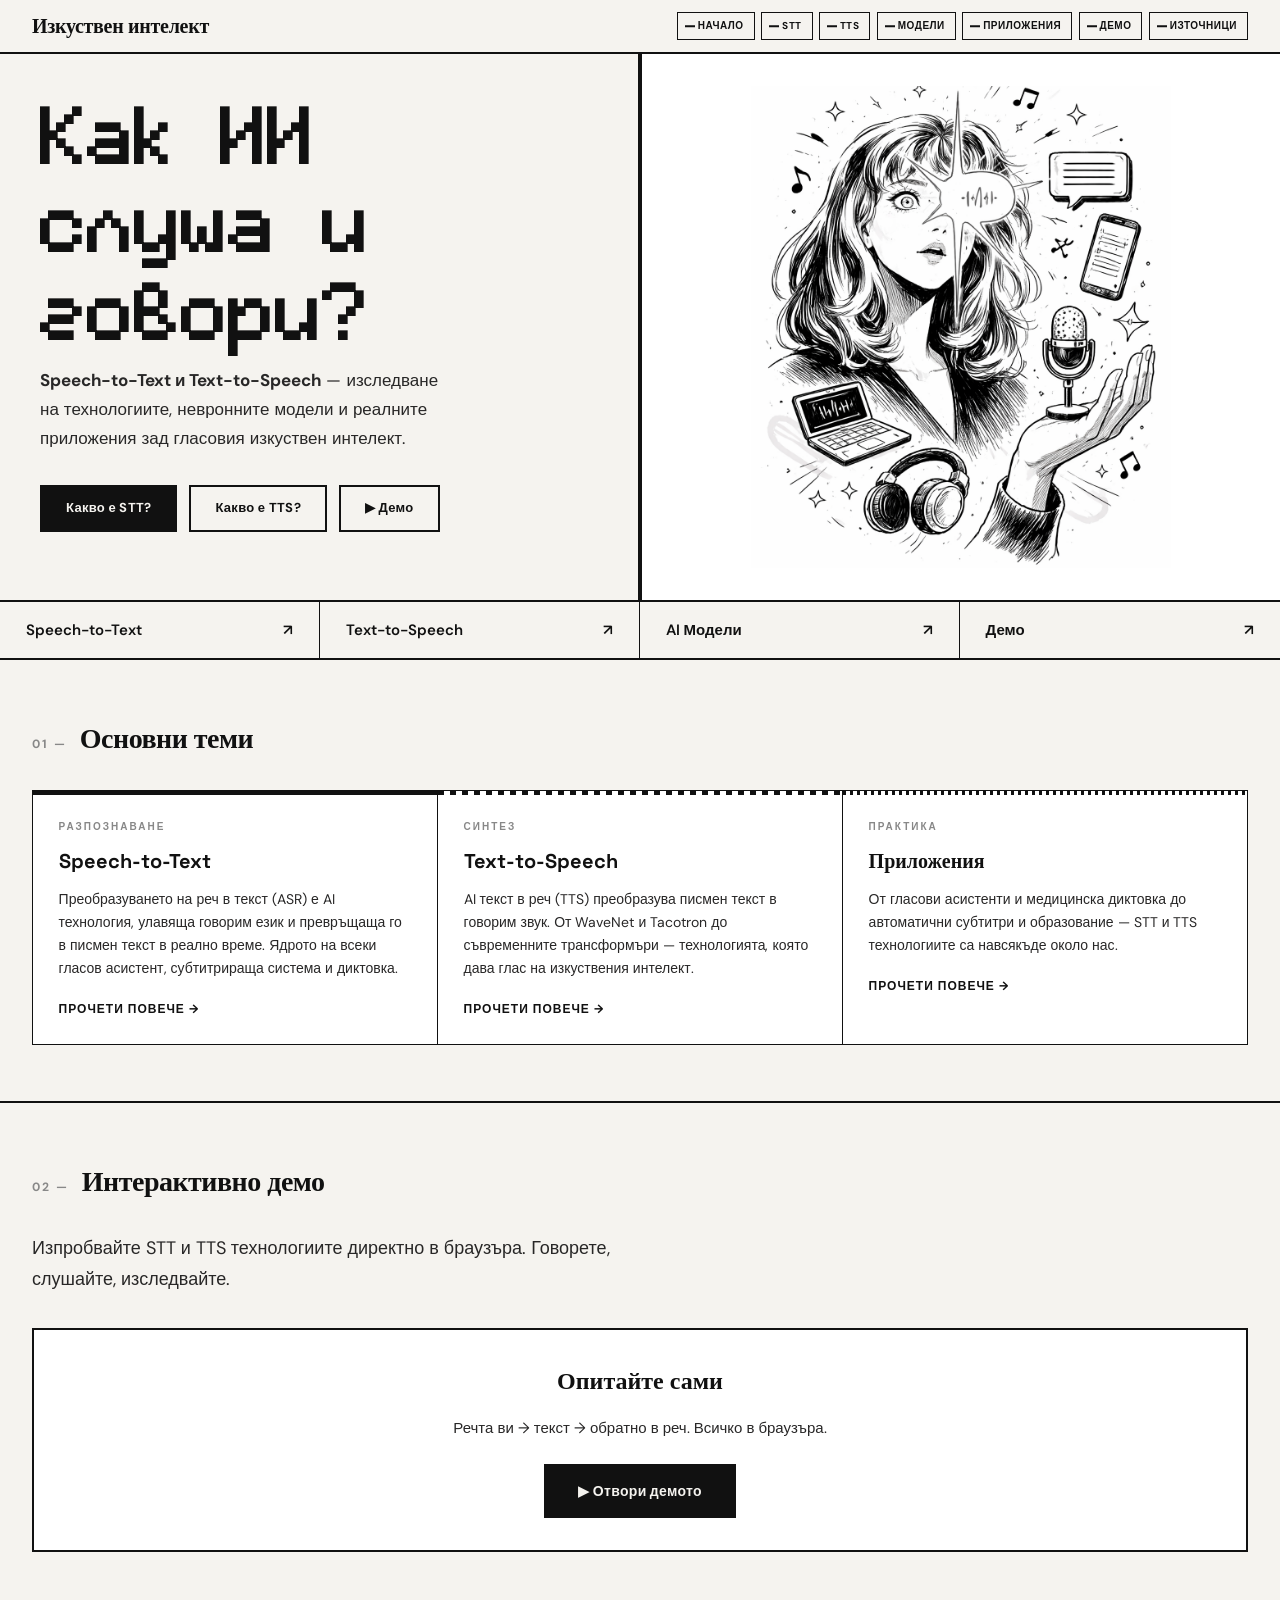
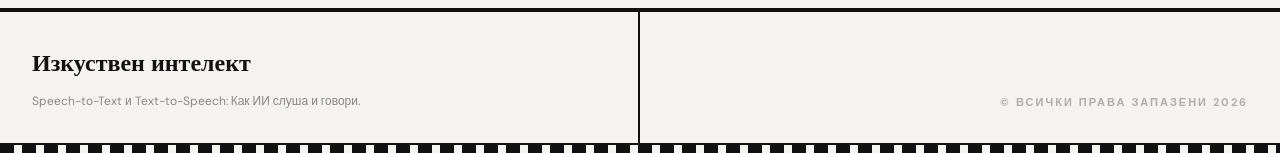
==== commit 856507a7: "edit: add a new font in specific parts of the html pages and a custom image" ====
--- a/index.html
+++ b/index.html
@@ -46,8 +46,9 @@
       <div class="hero-left">
         <h1 class="hero-title">
           Как ИИ<br />
-          <span>слуша</span> и<br />
-          <span>говори?</span>
+          <br />
+          слуша и<br />
+          <br />говори?
         </h1>
         <p class="hero-description">
           <strong>Speech-to-Text и Text-to-Speech</strong> — изследване на
@@ -62,296 +63,7 @@
       </div>
 
       <div class="hero-right">
-        <svg
-          class="hero-waveform"
-          viewBox="0 0 400 220"
-          fill="none"
-          xmlns="http://www.w3.org/2000/svg"
-        >
-          <!-- Static waveform illustration -->
-          <text
-            x="200"
-            y="30"
-            text-anchor="middle"
-            font-family="Courier New"
-            font-size="11"
-            fill="#888"
-            letter-spacing="2"
-          >
-            // AUDIO SIGNAL
-          </text>
-          <!-- Waveform bars -->
-          <g transform="translate(20, 110)">
-            <rect
-              x="0"
-              y="-8"
-              width="5"
-              height="16"
-              fill="#111"
-              opacity="0.3"
-            />
-            <rect
-              x="10"
-              y="-20"
-              width="5"
-              height="40"
-              fill="#111"
-              opacity="0.5"
-            />
-            <rect
-              x="20"
-              y="-35"
-              width="5"
-              height="70"
-              fill="#111"
-              opacity="0.7"
-            />
-            <rect x="30" y="-50" width="5" height="100" fill="#111" />
-            <rect
-              x="40"
-              y="-40"
-              width="5"
-              height="80"
-              fill="#111"
-              opacity="0.8"
-            />
-            <rect x="50" y="-60" width="5" height="120" fill="#111" />
-            <rect
-              x="60"
-              y="-45"
-              width="5"
-              height="90"
-              fill="#111"
-              opacity="0.9"
-            />
-            <rect x="70" y="-55" width="5" height="110" fill="#111" />
-            <rect
-              x="80"
-              y="-30"
-              width="5"
-              height="60"
-              fill="#111"
-              opacity="0.6"
-            />
-            <rect x="90" y="-65" width="5" height="130" fill="#111" />
-            <rect
-              x="100"
-              y="-50"
-              width="5"
-              height="100"
-              fill="#111"
-              opacity="0.8"
-            />
-            <rect x="110" y="-70" width="5" height="140" fill="#111" />
-            <rect
-              x="120"
-              y="-55"
-              width="5"
-              height="110"
-              fill="#111"
-              opacity="0.9"
-            />
-            <rect
-              x="130"
-              y="-45"
-              width="5"
-              height="90"
-              fill="#111"
-              opacity="0.7"
-            />
-            <rect x="140" y="-60" width="5" height="120" fill="#111" />
-            <rect x="150" y="-70" width="5" height="140" fill="#111" />
-            <rect
-              x="160"
-              y="-50"
-              width="5"
-              height="100"
-              fill="#111"
-              opacity="0.8"
-            />
-            <rect
-              x="170"
-              y="-35"
-              width="5"
-              height="70"
-              fill="#111"
-              opacity="0.6"
-            />
-            <rect
-              x="180"
-              y="-55"
-              width="5"
-              height="110"
-              fill="#111"
-              opacity="0.9"
-            />
-            <rect
-              x="190"
-              y="-40"
-              width="5"
-              height="80"
-              fill="#111"
-              opacity="0.7"
-            />
-            <rect
-              x="200"
-              y="-25"
-              width="5"
-              height="50"
-              fill="#111"
-              opacity="0.5"
-            />
-            <rect
-              x="210"
-              y="-15"
-              width="5"
-              height="30"
-              fill="#111"
-              opacity="0.4"
-            />
-            <rect
-              x="220"
-              y="-30"
-              width="5"
-              height="60"
-              fill="#111"
-              opacity="0.6"
-            />
-            <rect
-              x="230"
-              y="-20"
-              width="5"
-              height="40"
-              fill="#111"
-              opacity="0.5"
-            />
-            <rect
-              x="240"
-              y="-10"
-              width="5"
-              height="20"
-              fill="#111"
-              opacity="0.3"
-            />
-            <rect
-              x="250"
-              y="-5"
-              width="5"
-              height="10"
-              fill="#111"
-              opacity="0.2"
-            />
-            <rect
-              x="260"
-              y="-15"
-              width="5"
-              height="30"
-              fill="#111"
-              opacity="0.4"
-            />
-            <rect
-              x="270"
-              y="-8"
-              width="5"
-              height="16"
-              fill="#111"
-              opacity="0.3"
-            />
-            <rect
-              x="280"
-              y="-20"
-              width="5"
-              height="40"
-              fill="#111"
-              opacity="0.5"
-            />
-            <rect
-              x="290"
-              y="-12"
-              width="5"
-              height="24"
-              fill="#111"
-              opacity="0.35"
-            />
-            <rect
-              x="300"
-              y="-5"
-              width="5"
-              height="10"
-              fill="#111"
-              opacity="0.2"
-            />
-            <rect
-              x="310"
-              y="-8"
-              width="5"
-              height="16"
-              fill="#111"
-              opacity="0.25"
-            />
-            <rect
-              x="320"
-              y="-3"
-              width="5"
-              height="6"
-              fill="#111"
-              opacity="0.15"
-            />
-            <rect
-              x="330"
-              y="-5"
-              width="5"
-              height="10"
-              fill="#111"
-              opacity="0.2"
-            />
-            <rect
-              x="340"
-              y="-2"
-              width="5"
-              height="4"
-              fill="#111"
-              opacity="0.1"
-            />
-            <rect
-              x="350"
-              y="-4"
-              width="5"
-              height="8"
-              fill="#111"
-              opacity="0.15"
-            />
-            <rect
-              x="360"
-              y="-2"
-              width="5"
-              height="4"
-              fill="#111"
-              opacity="0.1"
-            />
-          </g>
-          <!-- Label -->
-          <text
-            x="200"
-            y="190"
-            text-anchor="middle"
-            font-family="Courier New"
-            font-size="10"
-            fill="#888"
-            letter-spacing="1"
-          >
-            SPEECH → TEXT → SPEECH
-          </text>
-          <line
-            x1="20"
-            y1="200"
-            x2="380"
-            y2="200"
-            stroke="#111"
-            stroke-width="1"
-            opacity="0.2"
-          />
-        </svg>
+        <img src="assets/stt.png" alt="My photo" class="hero-image" />
       </div>
     </section>
 
--- a/assets/style.css
+++ b/assets/style.css
@@ -1,41 +1,6 @@
-@font-face {
-    font-family: 'Tarbarsam';
-    src: url('tarbarsam.ttf') format('truetype');
-    font-weight: normal;
-    font-style: normal;
-}
-
-@font-face {
-    font-family: 'Noteworthy';
-    src: url('noteworthy.ttf') format('truetype');
-    font-weight: normal;
-    font-style: normal;
-}
-
-@font-face{
-    font-family:'Italian';
-    src:url('italian.ttf') format('truetype');
-    font-weight: normal;
-    font-style:normal;
-}
-
-@font-face{
-    font-family:'Pixelated';
-    src:url('pixelated.otf') format('truetype');
-    font-weight: normal;    
-    font-style:normal;
-}
-
-
-
-@import url('https://fonts.googleapis.com/css2?family=DM+Sans:ital,opsz,wght@0,9..40,400;0,9..40,500;0,9..40,700;1,9..40,400&display=swap');
-
-
-*, *::before, *::after {
-    box-sizing: border-box;
-    margin: 0;
-    padding: 0;
-}
+@import url('https://fonts.googleapis.com/css2?family=DM+Sans:ital,opsz,wght@0,9..40,400;0,9..40,500;0,9..40,700;1,9..40,400&family=Space+Grotesk:wght@400;500;700&display=swap');
+
+*, *::before, *::after { box-sizing: border-box; margin: 0; padding: 0; }
 
 :root {
     --black: #111111;
@@ -43,17 +8,30 @@
     --cream: #f5f3ef;
     --gray-light: #b0ada7;
     --gray-mid: #bbbbbb;
-    --gray-text: #424141;
+    --gray-text: #282727;
     --gray-muted: #888888;
     --border: #dddddd;
-
-    --font-display: 'Tarbarsam', Georgia, serif;
+    --accent: #111111;
+    --font-display: 'Space Grotesk', Georgia, serif;
     --font-sans: 'DM Sans', sans-serif;
 }
 
-html {
-    scroll-behavior: smooth;
-}
+@font-face {
+  font-family: 'Noteworthy';
+  src: url('noteworthy.ttf') format('truetype');
+}
+
+@font-face {
+  font-family: 'Pixelated';
+  src: url('pixelated.otf') format('opentype');
+}
+
+@font-face {
+  font-family: 'Tarbarsam';
+  src: url('tarbarsam.ttf') format('truetype');
+}
+
+html { scroll-behavior: smooth; }
 
 body {
     font-family: var(--font-sans);
@@ -63,15 +41,10 @@
     line-height: 1.6;
 }
 
-a {
-    color: inherit;
-    text-decoration: none;
-}
-
-strong {
-    font-weight: 700;
-}
-
+a { color: inherit; text-decoration: none; }
+strong { font-weight: 700; }
+
+/* NAVBAR */
 .navbar {
     display: flex;
     align-items: center;
@@ -87,70 +60,54 @@
 
 .navbar-logo {
     font-family: var(--font-display);
-    font-size: 22px;
-    color: var(--black);
+    font-size: 20px;
+    font-weight: 700;
+    color: var(--black);
+    letter-spacing: -0.3px;
 }
 
 .navbar-links {
     display: flex;
     list-style: none;
-    gap: 0.5rem;
-    align-items: center;
-}
-
-
+    gap: 0.4rem;
+    align-items: center;
+    margin-left: auto;
+}
+
+/* FANCY BUTTON */
 .fancy {
     background-color: transparent;
-    border: 2px solid var(--black);
+    border: 1.5px solid var(--black);
     color: var(--black);
     cursor: pointer;
     display: inline-block;
     font-weight: 700;
     letter-spacing: 0.05em;
-    padding: 0.7em 1.2em;
+    padding: 0.5em 1em 0.5em 2em;
     position: relative;
     text-transform: uppercase;
-    transition: all 0.3s ease-in-out;
-    font-family:'italian';
+    transition: all 0.25s ease;
+    font-family: var(--font-sans);
     font-size: 10px;
     text-decoration: none;
 }
 
 .fancy::before {
     content: "";
-    width: 12px;
-    height: 2px;
+    width: 10px;
+    height: 1.5px;
     background: var(--black);
     top: 50%;
-    left: 0.8em;
+    left: 0.7em;
     position: absolute;
     transform: translateY(-50%);
-    transition: all 0.3s ease;
-}
-
-.fancy .text {
-    padding-left: 1.8em;
-    display: block;
-}
-
-.fancy:hover {
-    background: var(--black);
-    color: var(--cream);
-}
-
-.fancy:hover::before {
-    width: 12px;
-    background: var(--cream);
-}
-
-.fancy:hover .text {
-    color: var(--cream);
-}
-
-.navbar-links {
-    margin-left: auto;
-}
-
+    transition: all 0.25s ease;
+}
+
+.fancy:hover { background: var(--black); color: var(--cream); }
+.fancy:hover::before { background: var(--cream); }
+
+/* HERO */
 .hero {
     display: grid;
     grid-template-columns: 1fr 1fr;
@@ -168,21 +125,25 @@
 
 .hero-title {
     font-family: 'Pixelated';
-    font-size: 30px;
-    font-weight: 400;
-    letter-spacing: 0.3px;
-    color: var(--black);
+    font-size: 40px;
+    font-weight: 700;
+    letter-spacing: -1px;
+    color: var(--black);
+    line-height: 1.1;
+}
+
+.hero-title span {
+    display: inline-block;
+    border-bottom: 3px solid var(--black);
 }
 
 .hero-description {
-    font-size: 18px;
+    font-size: 17px;
     color: var(--gray-text);
-    font-family: 'italian';
-    margin-top: 2rem;
+    margin-top: 1.5rem;
     margin-bottom: 1.5rem;
-}
-.hero-description strong {
-    color: var(--black);ription
+    line-height: 1.7;
+    max-width: 420px;
 }
 
 .hero-buttons {
@@ -190,7 +151,6 @@
     gap: 12px;
     align-items: center;
     margin-top: 0.5rem;
-    font-family:'italian';
 }
 
 .btn {
@@ -202,28 +162,13 @@
     border: 2px solid var(--black);
     cursor: pointer;
     transition: background-color 0.15s, color 0.15s;
-}
-
-.btn-dark {
-    background-color: var(--black);
-    color: var(--cream);
-}
-
-.btn-dark:hover {
-    background-color: var(--white);
-    color: var(--black);
-}
-
-.btn-outline {
-    background-color: transparent;
-    color: var(--black);
-}
-
-.btn-outline:hover {
-    background-color: var(--black);
-    color: var(--cream);
-}
-
+    font-family: var(--font-sans);
+}
+
+.btn-dark { background-color: var(--black); color: var(--cream); }
+.btn-dark:hover { background-color: #333; }
+.btn-outline { background-color: transparent; color: var(--black); }
+.btn-outline:hover { background-color: var(--black); color: var(--cream); }
 
 .hero-right {
     display: flex;
@@ -231,36 +176,18 @@
     justify-content: center;
     padding: 2.5rem;
     background-color: var(--white);
-}
-
-.hero-illustration {
-  width: 500px;  
-  height: 500px; 
-  display: flex;
-  align-items: center;
-  justify-content: center;
-}
-
-.hero-img {
-  width: 100%;
-  height: 100%;
-  object-fit: contain; 
-}
-
-.deco-dot {
-    position: absolute;
-    border-radius: 50%;
-    border: 3px solid var(--black);
-    background-color: var(--cream);
-}
-
-.deco-dot-1 { width: 16px; height: 16px; top: 4px;    right: 56px; }
-.deco-dot-2 { width: 10px; height: 10px; bottom: 22px; right: 14px; }
-.deco-dot-3 { width: 8px;  height: 8px;  top: 56px;   left: 4px;   }
-
-.quicklinks-section {
-    border-bottom: 2px solid var(--black);
-}
+    position: relative;
+    overflow: hidden;
+}
+
+/* Decorative waveform in hero */
+.hero-waveform {
+    width: 100%;
+    max-width: 400px;
+}
+
+/* QUICKLINKS */
+.quicklinks-section { border-bottom: 2px solid var(--black); }
 
 .quicklinks-label {
     padding: 0.6rem 2rem;
@@ -282,27 +209,18 @@
     align-items: center;
     justify-content: space-between;
     padding: 1rem 1.6rem;
-    font-size: 18px;
+    font-size: 15px;
     font-weight: 600;
     color: var(--black);
     border-right: 1px solid var(--black);
     transition: background-color 0.15s, color 0.15s;
-    font-family:'italian';
-}
-
-.quicklink-item:last-child {
-    border-right: none;
-}
-
-.quicklink-item:hover {
-    background-color: var(--black);
-    color: var(--cream);
-}
-
-.arrow {
-    font-size: 16px;
-}
-
+    font-family: var(--font-sans);
+}
+
+.quicklink-item:last-child { border-right: none; }
+.quicklink-item:hover { background-color: var(--black); color: var(--cream); }
+
+/* SECTION */
 .section {
     padding: 3.5rem 2rem;
     border-bottom: 2px solid var(--black);
@@ -323,22 +241,22 @@
 }
 
 .section-title {
-    font-family: 'Pixelated';
-    font-size: 30px;
-    font-weight: 400;
-    letter-spacing: 0.3px;
+    font-family: var(--font-display);
+    font-size: 28px;
+    font-weight: 700;
+    letter-spacing: -0.5px;
     color: var(--black);
 }
 
 .section-intro {
-    font-size: 20px;
+    font-size: 18px;
     color: var(--gray-text);
     line-height: 1.75;
     max-width: 600px;
     margin-bottom: 2rem;
-    font-family:'italian';
-}
-
+}
+
+/* TOPIC CARDS */
 .topic-cards {
     display: grid;
     grid-template-columns: repeat(3, 1fr);
@@ -351,39 +269,21 @@
     border-bottom: 1px solid var(--black);
     background-color: var(--white);
     overflow: hidden;
-}
-
-.topic-card-bar {
-    height: 6px;
-}
-
-.topic-card-bar-stt {
-    background: repeating-linear-gradient(
-        90deg,
-        var(--black) 0px,
-        var(--black) 8px,
-        transparent 8px,
-        transparent 14px
-    );
-}
-
+    transition: background-color 0.15s;
+}
+
+.topic-card:hover { background-color: var(--cream); }
+
+.topic-card-bar { height: 4px; }
+.topic-card-bar-stt { background: var(--black); }
 .topic-card-bar-tts {
-    background-color: var(--black);
-}
-
+    background: repeating-linear-gradient(90deg, var(--black) 0, var(--black) 6px, transparent 6px, transparent 12px);
+}
 .topic-card-bar-apps {
-    background: repeating-linear-gradient(
-        90deg,
-        var(--black) 0px,
-        var(--black) 3px,
-        transparent 3px,
-        transparent 8px
-    );
-}
-
-.topic-card-body {
-    padding: 1.5rem 1.6rem;
-}
+    background: repeating-linear-gradient(90deg, var(--black) 0, var(--black) 3px, transparent 3px, transparent 7px);
+}
+
+.topic-card-body { padding: 1.5rem 1.6rem; }
 
 .topic-type {
     font-size: 10px;
@@ -396,19 +296,17 @@
 
 .topic-name {
     font-family: var(--font-display);
-    font-size: 22px;
-    font-weight: 400;
-    letter-spacing: 0.3px;
+    font-size: 20px;
+    font-weight: 700;
     color: var(--black);
     margin-bottom: 0.7rem;
 }
 
 .topic-description {
-    font-size: 15px;
+    font-size: 14px;
     color: var(--gray-text);
     line-height: 1.65;
     margin-bottom: 1rem;
-    font-family:'italian';
 }
 
 .topic-link {
@@ -423,10 +321,9 @@
     transition: gap 0.15s;
 }
 
-.topic-link:hover {
-    gap: 8px;
-}
-
+.topic-link:hover { gap: 8px; }
+
+/* PIPELINE */
 .pipeline-columns {
     display: grid;
     grid-template-columns: 1fr 1fr;
@@ -439,9 +336,7 @@
     border-right: 1px solid var(--black);
 }
 
-.pipeline-col-last {
-    border-right: none;
-}
+.pipeline-col-last { border-right: none; }
 
 .pipeline-col-label {
     font-size: 10px;
@@ -453,11 +348,7 @@
     font-family: 'Courier New', monospace;
 }
 
-.pipeline-steps {
-    display: flex;
-    flex-direction: column;
-    gap: 3px;
-}
+.pipeline-steps { display: flex; flex-direction: column; gap: 3px; }
 
 .pipeline-step {
     display: flex;
@@ -469,10 +360,7 @@
     transition: border-color 0.15s, background-color 0.15s;
 }
 
-.pipeline-step:hover {
-    background-color: var(--white);
-    border-color: var(--black);
-}
+.pipeline-step:hover { background-color: var(--white); border-color: var(--black); }
 
 .step-num {
     display: flex;
@@ -487,17 +375,10 @@
     flex-shrink: 0;
 }
 
-.step-text {
-    font-size: 15px;
-    color: var(--gray-text);
-    line-height: 1.5;   
-    font-family: 'italian';;
-}
-
-.step-text strong {
-    color: var(--black);
-}
-
+.step-text { font-size: 14px; color: var(--gray-text); line-height: 1.5; }
+.step-text strong { color: var(--black); }
+
+/* INFO BOX */
 .info-box {
     border: 2px solid var(--black);
     padding: 1.4rem 1.6rem;
@@ -513,19 +394,10 @@
     font-family: 'Courier New', monospace;
 }
 
-.info-box-text {
-    font-size: 15px;
-    color: var(--gray-text);
-    line-height: 1.75;
-    font-style: times new roman;
-    font-family: 'italian';
-}
-
-.models-table {
-    width: 100%;
-    border-collapse: collapse;
-    margin-top: 0.5rem;
-}
+.info-box-text { font-size: 14px; color: var(--gray-text); line-height: 1.75; }
+
+/* MODELS TABLE */
+.models-table { width: 100%; border-collapse: collapse; margin-top: 0.5rem; }
 
 .models-table th {
     text-align: left;
@@ -540,9 +412,7 @@
     background-color: var(--white);
 }
 
-.models-table th:last-child {
-    border-right: none;
-}
+.models-table th:last-child { border-right: none; }
 
 .models-table td {
     padding: 13px 16px;
@@ -554,20 +424,14 @@
     line-height: 1.5;
 }
 
-.models-table td:last-child {
-    border-right: none;
-}
-
-.models-table tr:hover td {
-    background-color: var(--white);
-}
+.models-table td:last-child { border-right: none; }
+.models-table tr:hover td { background-color: var(--white); }
 
 .model-name {
     font-weight: 700;
     color: var(--black);
     font-size: 14px;
     font-family: var(--font-display);
-    letter-spacing: 0.3px;
 }
 
 .badge {
@@ -580,16 +444,10 @@
     border: 1.5px solid var(--black);
 }
 
-.badge-stt {
-    background-color: var(--black);
-    color: var(--cream);
-}
-
-.badge-tts {
-    background-color: transparent;
-    color: var(--black);
-}
-
+.badge-stt { background-color: var(--black); color: var(--cream); }
+.badge-tts { background-color: transparent; color: var(--black); }
+
+/* APPS GRID */
 .apps-grid {
     display: grid;
     grid-template-columns: repeat(3, 1fr);
@@ -605,14 +463,12 @@
     transition: background-color 0.15s;
 }
 
-.app-item:hover {
-    background-color: var(--cream);
-}
+.app-item:hover { background-color: var(--cream); }
 
 .app-number {
     font-family: var(--font-display);
-    font-size: 52px;
-    font-weight: 400;
+    font-size: 48px;
+    font-weight: 700;
     color: var(--gray-light);
     line-height: 1;
     margin-bottom: 0.3rem;
@@ -620,29 +476,18 @@
 
 .app-name {
     font-family: var(--font-display);
-    font-size: 17px;
-    font-weight: 400;
-    letter-spacing: 0.3px;
+    font-size: 16px;
+    font-weight: 700;
     color: var(--black);
     margin-bottom: 0.5rem;
 }
 
-.app-description {
-    font-size: 12px;
-    color: var(--gray-muted);
-    line-height: 1.65;
-}
-
-.section-sources {
-    background-color: var(--white);
-}
-
-.sources-list {
-    display: flex;
-    flex-direction: column;
-    gap: 0;
-    border: 1px solid var(--border);
-}
+.app-description { font-size: 12px; color: var(--gray-muted); line-height: 1.65; }
+
+/* SOURCES */
+.section-sources { background-color: var(--white); }
+
+.sources-list { display: flex; flex-direction: column; gap: 0; border: 1px solid var(--border); }
 
 .source-item {
     display: flex;
@@ -653,13 +498,8 @@
     transition: background-color 0.15s;
 }
 
-.source-item:last-child {
-    border-bottom: none;
-}
-
-.source-item:hover {
-    background-color: var(--cream);
-}
+.source-item:last-child { border-bottom: none; }
+.source-item:hover { background-color: var(--cream); }
 
 .source-num {
     font-size: 11px;
@@ -671,12 +511,11 @@
     flex-shrink: 0;
 }
 
-.source-text {
-    font-size: 14px;
-    color: var(--gray-text);
-    line-height: 1.6;
-}
-
+.source-text { font-size: 14px; color: var(--gray-text); line-height: 1.6; }
+.source-text a { text-decoration: underline; color: var(--gray-text); }
+.source-text a:hover { color: var(--black); }
+
+/* PAGE HEADER */
 .page-header {
     padding: 3rem 2rem 2.5rem;
     border-bottom: 2px solid var(--black);
@@ -685,22 +524,21 @@
 
 .page-header-title {
     font-family: 'Pixelated';
-    font-size: 30px;
-    font-weight: 400;
-    letter-spacing: 0.5px;
-    line-height: 1.05;
+    font-size: 40px;
+    font-weight: 700;
+    letter-spacing: -1px;
     color: var(--black);
     margin-bottom: 0.8rem;
 }
 
 .page-header-desc {
-    font-size: 20px;
+    font-size: 18px;
     color: var(--gray-text);
     line-height: 1.75;
     max-width: 560px;
-    font-family:'italian';
-}
-
+}
+
+/* FOOTER */
 .footer {
     display: grid;
     grid-template-columns: 1fr 1fr;
@@ -708,25 +546,17 @@
     background-color: var(--cream);
 }
 
-.footer-left {
-    padding: 2rem;
-    border-right: 2px solid var(--black);
-}
+.footer-left { padding: 2rem; border-right: 2px solid var(--black); }
 
 .footer-logo {
     font-family: var(--font-display);
-    font-size: 28px;
-    font-weight: 400;
-    letter-spacing: 0.5px;
+    font-size: 24px;
+    font-weight: 700;
     color: var(--black);
     margin-bottom: 0.5rem;
 }
 
-.footer-tagline {
-    font-size: 12px;
-    color: var(--gray-muted);
-    line-height: 1.7;
-}
+.footer-tagline { font-size: 12px; color: var(--gray-muted); line-height: 1.7; }
 
 .footer-right {
     padding: 2rem;
@@ -746,103 +576,318 @@
 .footer-stripe {
     grid-column: 1 / -1;
     height: 10px;
-    background: repeating-linear-gradient(
-        90deg,
-        var(--black) 0px,
-        var(--black) 14px,
-        var(--cream) 14px,
-        var(--cream) 22px
-    );
+    background: repeating-linear-gradient(90deg, var(--black) 0, var(--black) 14px, var(--cream) 14px, var(--cream) 22px);
     border-top: 2px solid var(--black);
 }
 
+/* ===== DEMO COMPONENTS ===== */
+
+.demo-section {
+    background: var(--white);
+    border: 2px solid var(--black);
+    margin-bottom: 1.5rem;
+    overflow: hidden;
+}
+
+.demo-header {
+    background: var(--black);
+    color: var(--cream);
+    padding: 0.8rem 1.2rem;
+    display: flex;
+    align-items: center;
+    gap: 0.8rem;
+}
+
+.demo-header-label {
+    font-size: 10px;
+    font-weight: 700;
+    letter-spacing: 2px;
+    text-transform: uppercase;
+    font-family: 'Courier New', monospace;
+    opacity: 0.7;
+}
+
+.demo-header-title {
+    font-size: 14px;
+    font-weight: 700;
+    font-family: var(--font-display);
+}
+
+.demo-body { padding: 1.5rem; }
+
+.demo-status {
+    display: inline-flex;
+    align-items: center;
+    gap: 6px;
+    font-size: 11px;
+    font-weight: 700;
+    letter-spacing: 1.5px;
+    text-transform: uppercase;
+    padding: 4px 10px;
+    border: 1.5px solid currentColor;
+    margin-bottom: 1rem;
+}
+
+.demo-status.idle { color: var(--gray-muted); }
+.demo-status.recording { color: #c0392b; }
+.demo-status.processing { color: #2980b9; }
+.demo-status.success { color: #27ae60; }
+
+.demo-status .dot {
+    width: 6px;
+    height: 6px;
+    border-radius: 50%;
+    background: currentColor;
+}
+
+.demo-status.recording .dot { animation: blink 0.8s infinite; }
+
+@keyframes blink { 0%, 100% { opacity: 1; } 50% { opacity: 0.2; } }
+
+.demo-btn {
+    display: inline-flex;
+    align-items: center;
+    gap: 8px;
+    padding: 10px 20px;
+    font-size: 12px;
+    font-weight: 700;
+    letter-spacing: 0.5px;
+    text-transform: uppercase;
+    border: 2px solid var(--black);
+    background: transparent;
+    color: var(--black);
+    cursor: pointer;
+    font-family: var(--font-sans);
+    transition: all 0.15s;
+}
+
+.demo-btn:hover { background: var(--black); color: var(--cream); }
+.demo-btn:disabled { opacity: 0.4; cursor: not-allowed; }
+.demo-btn.active { background: var(--black); color: var(--cream); }
+.demo-btn.danger { border-color: #c0392b; color: #c0392b; }
+.demo-btn.danger:hover { background: #c0392b; color: var(--white); }
+
+.demo-textarea {
+    width: 100%;
+    min-height: 100px;
+    padding: 12px;
+    font-size: 14px;
+    font-family: var(--font-sans);
+    color: var(--black);
+    background: var(--cream);
+    border: 1.5px solid var(--gray-light);
+    resize: vertical;
+    line-height: 1.6;
+    transition: border-color 0.15s;
+}
+
+.demo-textarea:focus { outline: none; border-color: var(--black); }
+
+.demo-output {
+    background: var(--cream);
+    border: 1.5px solid var(--gray-light);
+    padding: 12px;
+    min-height: 60px;
+    font-size: 14px;
+    line-height: 1.7;
+    color: var(--gray-text);
+    white-space: pre-wrap;
+    word-break: break-word;
+}
+
+.demo-output.has-content { color: var(--black); }
+
+.demo-output.placeholder { color: var(--gray-muted); font-style: italic; }
+
+.demo-row {
+    display: flex;
+    align-items: center;
+    gap: 12px;
+    margin-bottom: 1rem;
+    flex-wrap: wrap;
+}
+
+.demo-label {
+    font-size: 11px;
+    font-weight: 700;
+    letter-spacing: 1.5px;
+    text-transform: uppercase;
+    color: var(--gray-muted);
+    display: block;
+    margin-bottom: 0.5rem;
+}
+
+.demo-select {
+    padding: 8px 12px;
+    font-size: 13px;
+    font-family: var(--font-sans);
+    background: var(--cream);
+    border: 1.5px solid var(--black);
+    color: var(--black);
+    cursor: pointer;
+    min-width: 160px;
+}
+
+.demo-select:focus { outline: none; }
+
+.waveform-canvas {
+    width: 100%;
+    height: 60px;
+    background: var(--cream);
+    border: 1.5px solid var(--gray-light);
+    display: block;
+    margin-bottom: 1rem;
+}
+
+.demo-progress {
+    height: 3px;
+    background: var(--border);
+    margin-bottom: 1rem;
+    overflow: hidden;
+}
+
+.demo-progress-bar {
+    height: 100%;
+    background: var(--black);
+    width: 0%;
+    transition: width 0.2s;
+}
+
+.demo-grid {
+    display: grid;
+    grid-template-columns: 1fr 1fr;
+    gap: 1.5rem;
+}
+
+.demo-note {
+    font-size: 11px;
+    color: var(--gray-muted);
+    font-family: 'Courier New', monospace;
+    letter-spacing: 0.5px;
+    margin-top: 0.8rem;
+}
+
+/* Waveform animation bars */
+.wave-bars {
+    display: flex;
+    align-items: center;
+    gap: 3px;
+    height: 40px;
+    margin-bottom: 1rem;
+}
+
+.wave-bar {
+    width: 4px;
+    background: var(--black);
+    border-radius: 2px;
+    height: 6px;
+    transition: height 0.1s;
+}
+
+.wave-bar.active {
+    animation: wave-anim 0.8s ease-in-out infinite;
+}
+
+.wave-bar:nth-child(2) { animation-delay: 0.1s; }
+.wave-bar:nth-child(3) { animation-delay: 0.2s; }
+.wave-bar:nth-child(4) { animation-delay: 0.3s; }
+.wave-bar:nth-child(5) { animation-delay: 0.15s; }
+.wave-bar:nth-child(6) { animation-delay: 0.25s; }
+.wave-bar:nth-child(7) { animation-delay: 0.05s; }
+.wave-bar:nth-child(8) { animation-delay: 0.35s; }
+.wave-bar:nth-child(9) { animation-delay: 0.2s; }
+.wave-bar:nth-child(10) { animation-delay: 0.1s; }
+.wave-bar:nth-child(11) { animation-delay: 0.3s; }
+.wave-bar:nth-child(12) { animation-delay: 0.15s; }
+
+@keyframes wave-anim {
+    0%, 100% { height: 6px; }
+    50% { height: 32px; }
+}
+
+/* Audio player */
+.audio-player {
+    background: var(--cream);
+    border: 1.5px solid var(--black);
+    padding: 12px 16px;
+    display: flex;
+    align-items: center;
+    gap: 12px;
+    margin-top: 1rem;
+}
+
+.audio-player audio { width: 100%; height: 32px; }
+
+/* Steps indicator */
+.steps-stt {
+    font-family: var(--font-display);
+    font-size: 20px;
+    font-weight: 700;
+    margin-bottom: 1rem;
+}
+
+/* DEMO NAVIGATION BADGE */
+.demo-nav-badge {
+    display: inline-block;
+    background: var(--black);
+    color: var(--cream);
+    font-size: 9px;
+    font-weight: 700;
+    letter-spacing: 1.5px;
+    text-transform: uppercase;
+    padding: 2px 7px;
+    margin-left: 6px;
+    vertical-align: middle;
+}
+
+.hero {
+  display: grid;
+  grid-template-columns: 1fr 1fr;
+  min-height: 460px;
+  border-bottom: 2px solid var(--black);
+}
+
+.hero-right {
+  position: relative;
+  overflow: hidden;
+  background: var(--white);
+  border-left: 2px solid var(--black);
+
+  display: flex;
+  align-items: center;
+  justify-content: center;
+  padding: 2rem; /* 👈 adds space around image */
+}
+
+.hero-image {
+  width: 100%;
+  max-width: 420px; /* 👈 controls size */
+  height: auto;
+  object-fit: contain; /* 👈 keeps full image visible */
+  display: block;
+}
+
+/* RESPONSIVE */
 @media (max-width: 900px) {
-    .hero {
-        grid-template-columns: 1fr;
-    }
-
-    .hero-left {
-        border-right: none;
-        border-bottom: 2px solid var(--black);
-    }
-
-    .hero-right {
-        min-height: 300px;
-    }
-
-    .navbar-links {
-        display: none;
-    }
-
-    .quicklinks-grid {
-        grid-template-columns: repeat(2, 1fr);
-    }
-
-    .quicklink-item:nth-child(2) {
-        border-right: none;
-    }
-
-    .topic-cards {
-        grid-template-columns: 1fr;
-    }
-
-    .pipeline-columns {
-        grid-template-columns: 1fr;
-    }
-
-    .pipeline-col {
-        border-right: none;
-        border-bottom: 1px solid var(--black);
-    }
-
-    .pipeline-col-last {
-        border-bottom: none;
-    }
-
-    .apps-grid {
-        grid-template-columns: repeat(2, 1fr);
-    }
-
-    .footer {
-        grid-template-columns: 1fr;
-    }
-
-    .footer-left {
-        border-right: none;
-        border-bottom: 2px solid var(--black);
-    }
-
-    .footer-right {
-        justify-content: flex-start;
-    }
+    .hero { grid-template-columns: 1fr; }
+    .hero-left { border-right: none; border-bottom: 2px solid var(--black); }
+    .hero-right { min-height: 250px; }
+    .navbar-links { display: none; }
+    .quicklinks-grid { grid-template-columns: repeat(2, 1fr); }
+    .topic-cards { grid-template-columns: 1fr; }
+    .pipeline-columns { grid-template-columns: 1fr; }
+    .pipeline-col { border-right: none; border-bottom: 1px solid var(--black); }
+    .pipeline-col-last { border-bottom: none; }
+    .apps-grid { grid-template-columns: repeat(2, 1fr); }
+    .footer { grid-template-columns: 1fr; }
+    .footer-left { border-right: none; border-bottom: 2px solid var(--black); }
+    .demo-grid { grid-template-columns: 1fr; }
 }
 
 @media (max-width: 600px) {
-    .navbar {
-        padding: 0 1.2rem;
-    }
-
-    .section {
-        padding: 2.5rem 1.2rem;
-    }
-
-    .hero-left {
-        padding: 2.5rem 1.5rem;
-    }
-
-    .apps-grid {
-        grid-template-columns: 1fr;
-    }
-
-    .models-table th:nth-child(3),
-    .models-table td:nth-child(3),
-    .models-table th:nth-child(4),
-    .models-table td:nth-child(4) {
-        display: none;
-    }
-}
-
-.steps_stt{
-    font-family: var(--font-display);
-    font-size: 24px;
+    .navbar { padding: 0 1.2rem; }
+    .section { padding: 2.5rem 1.2rem; }
+    .hero-left { padding: 2.5rem 1.5rem; }
+    .hero-title { font-size: 32px; }
+    .apps-grid { grid-template-columns: 1fr; }
 }
